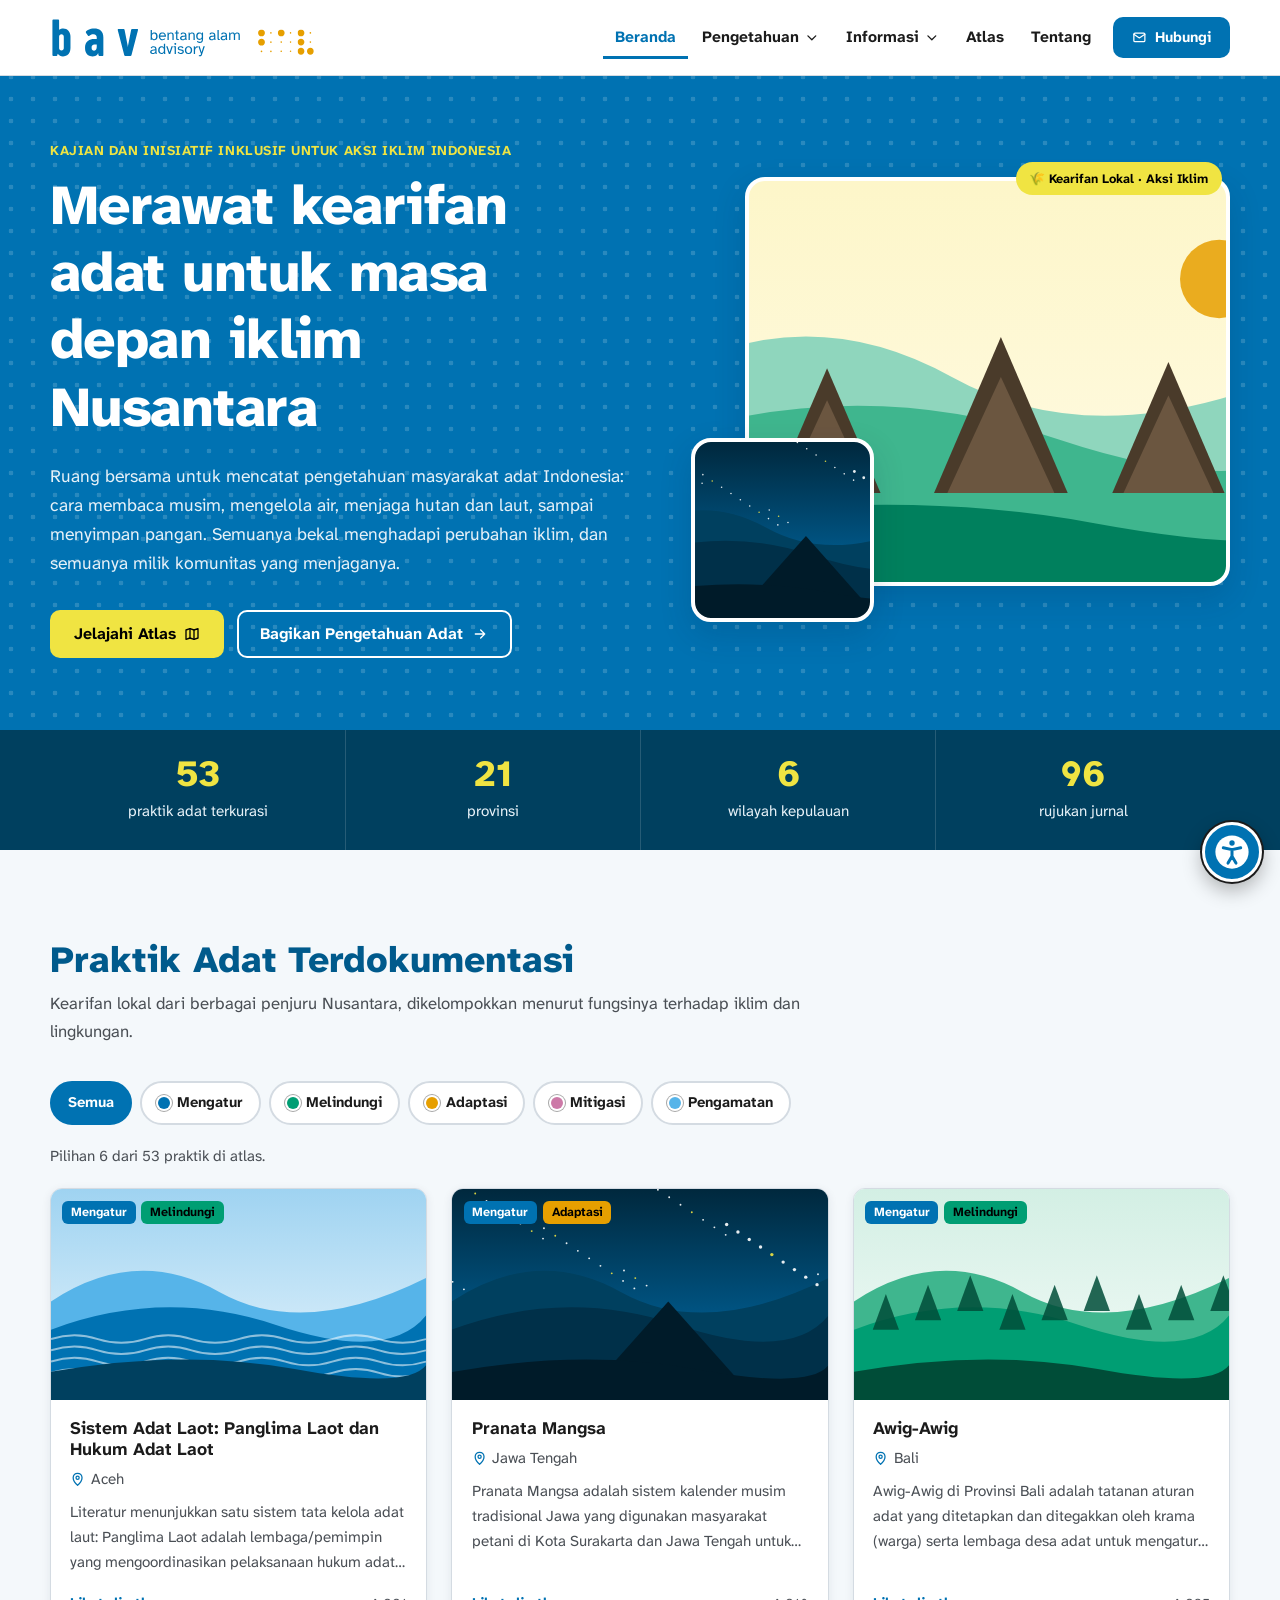
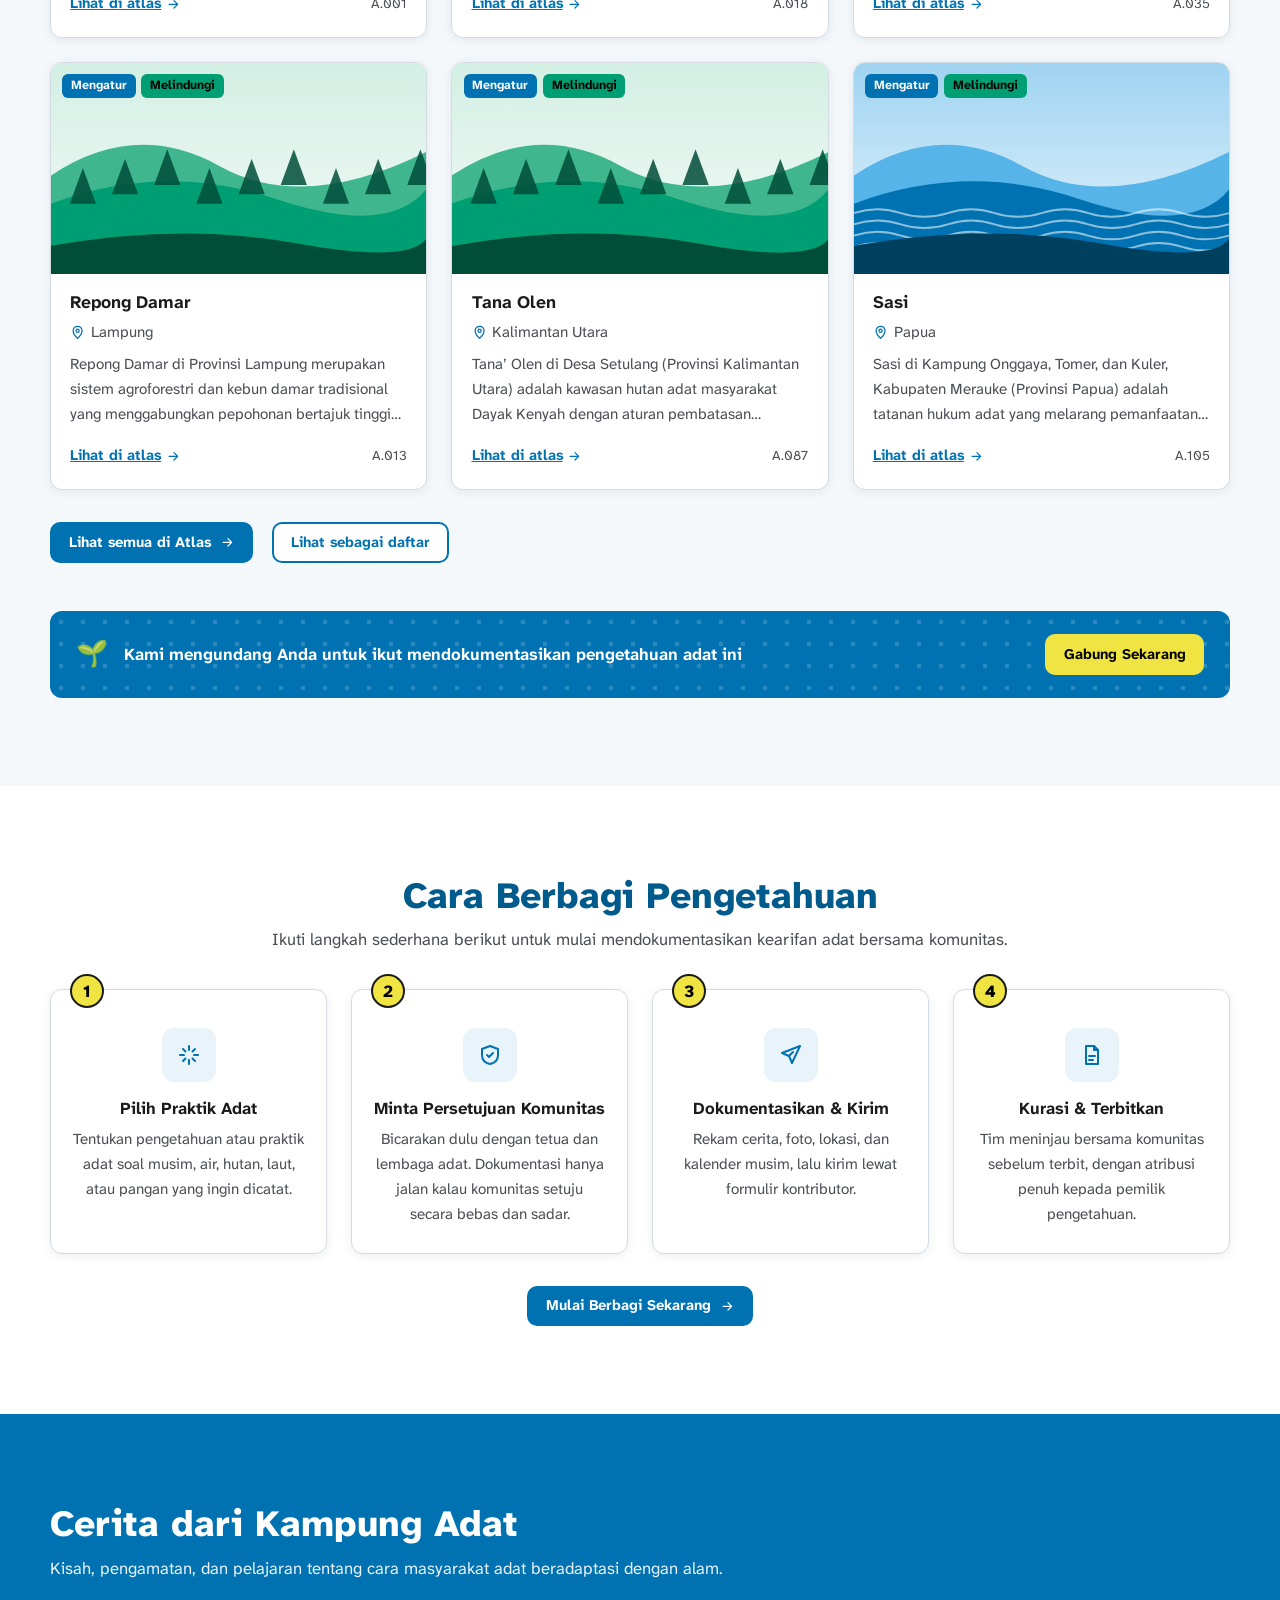
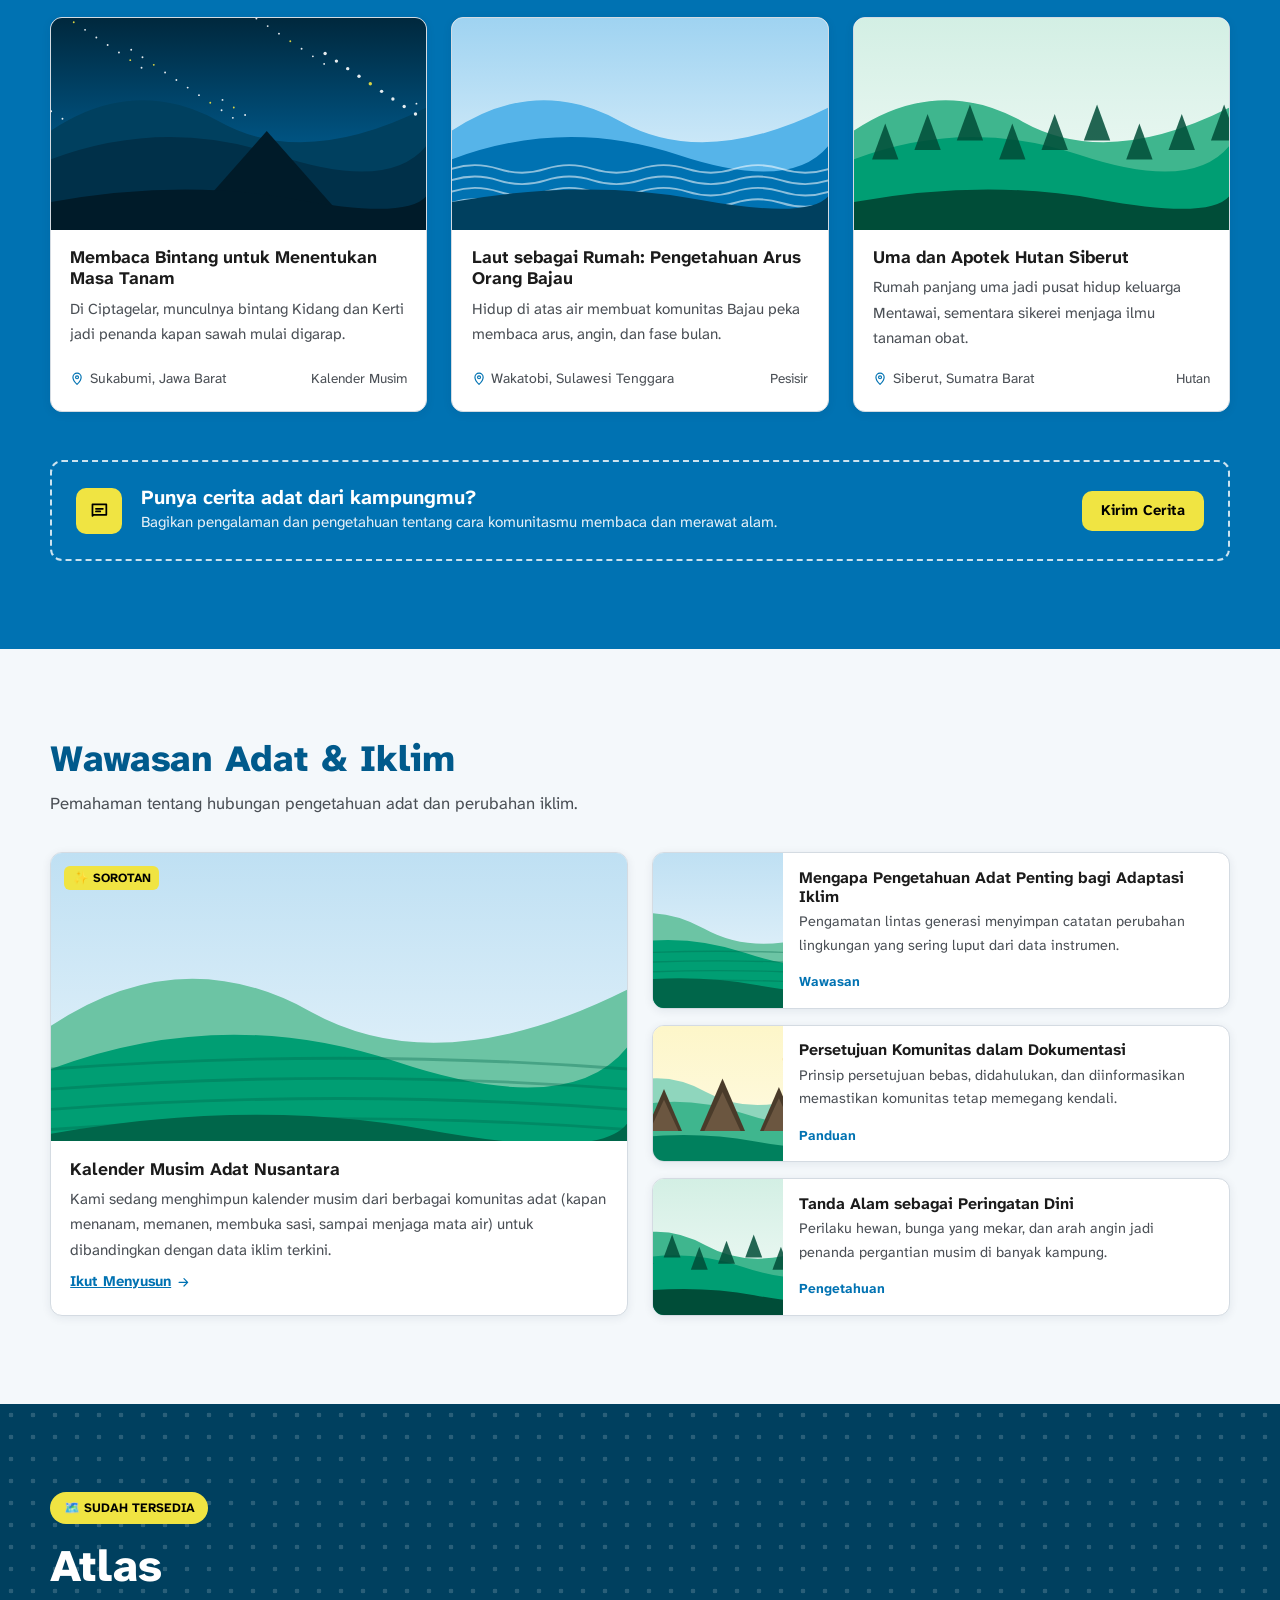
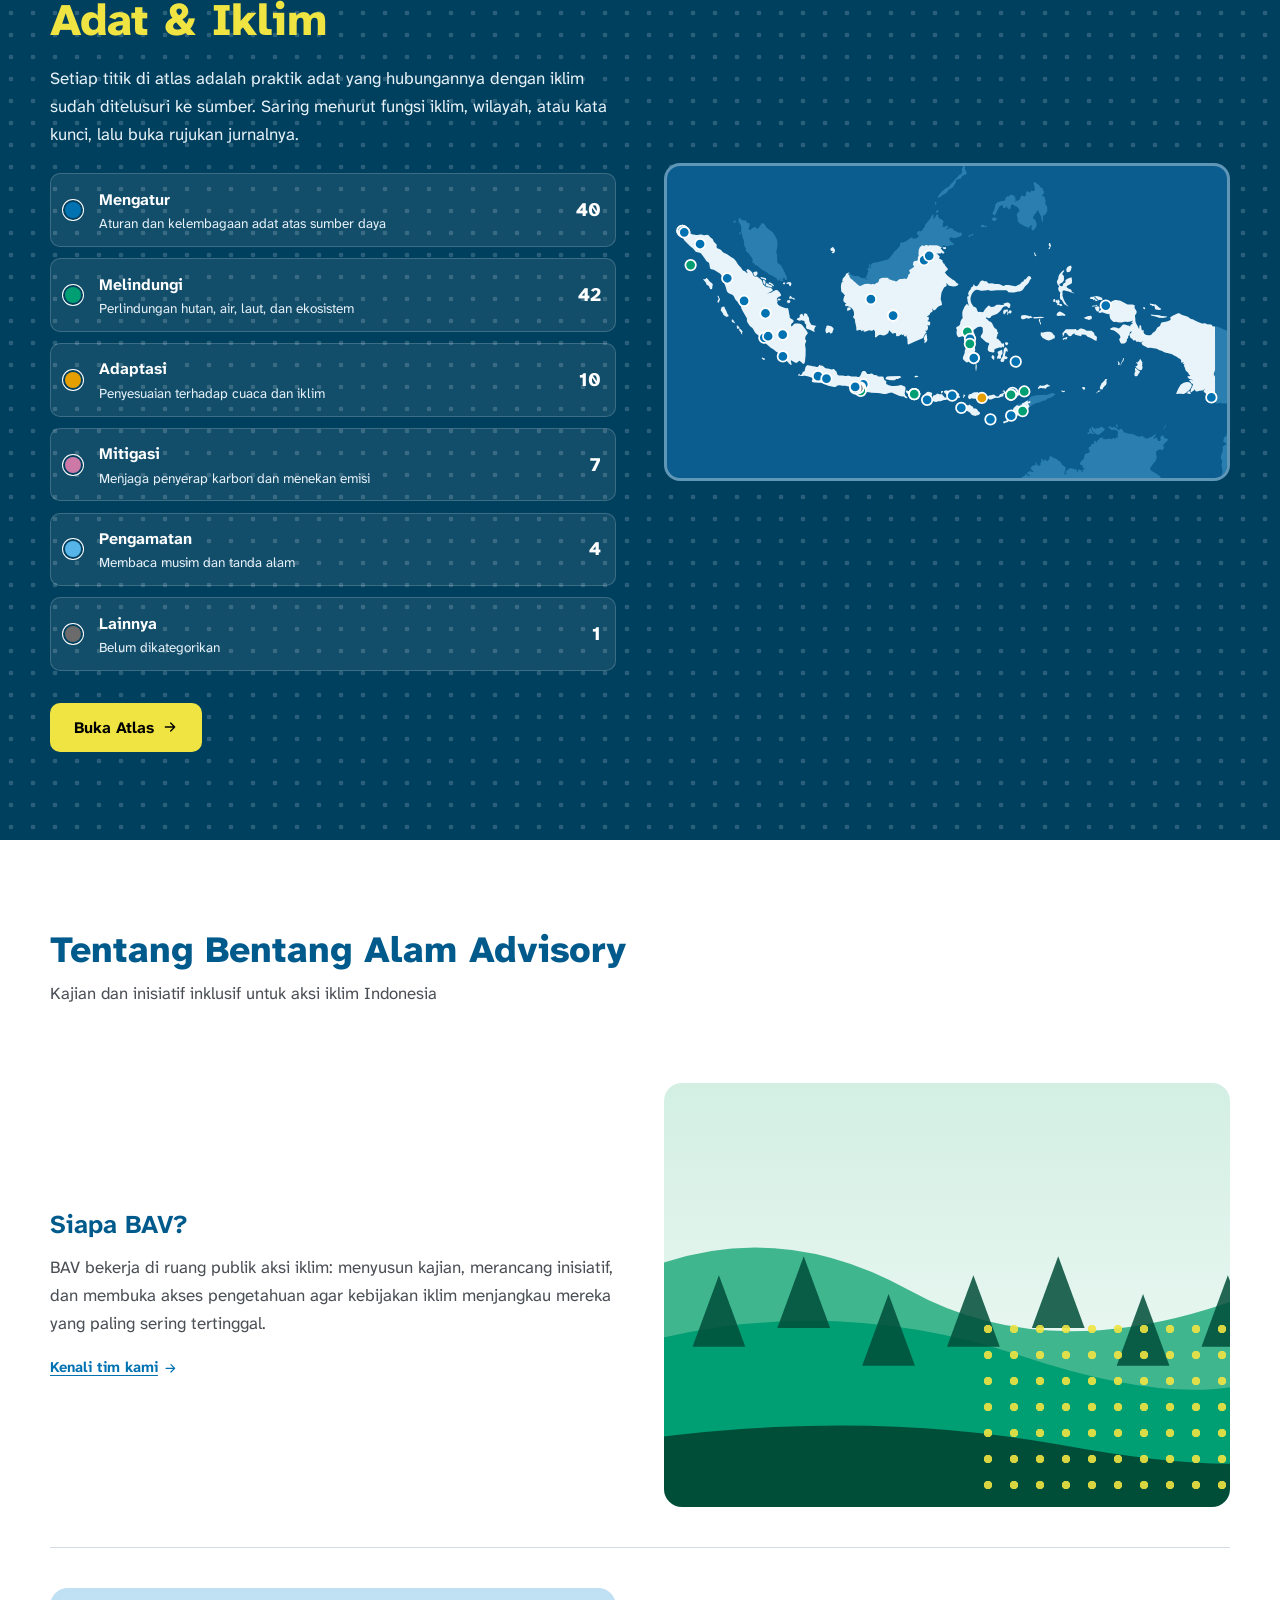
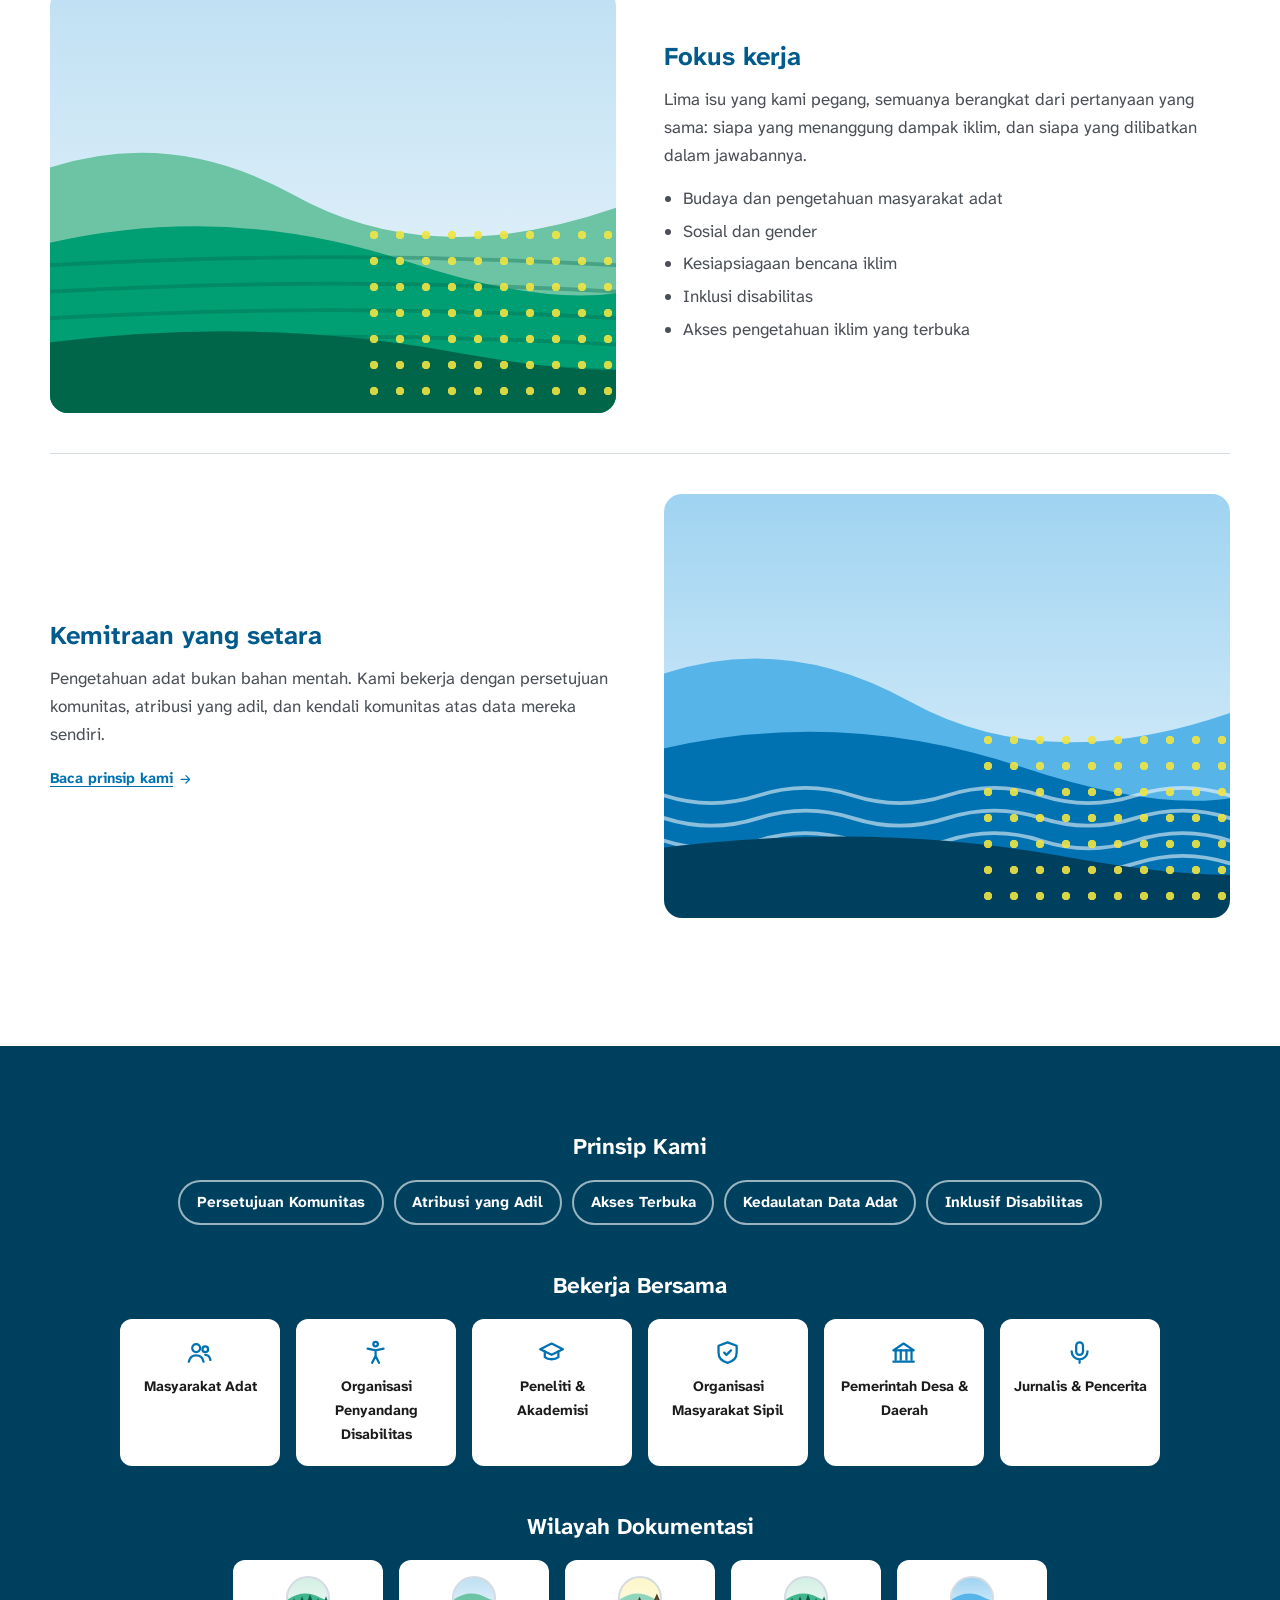
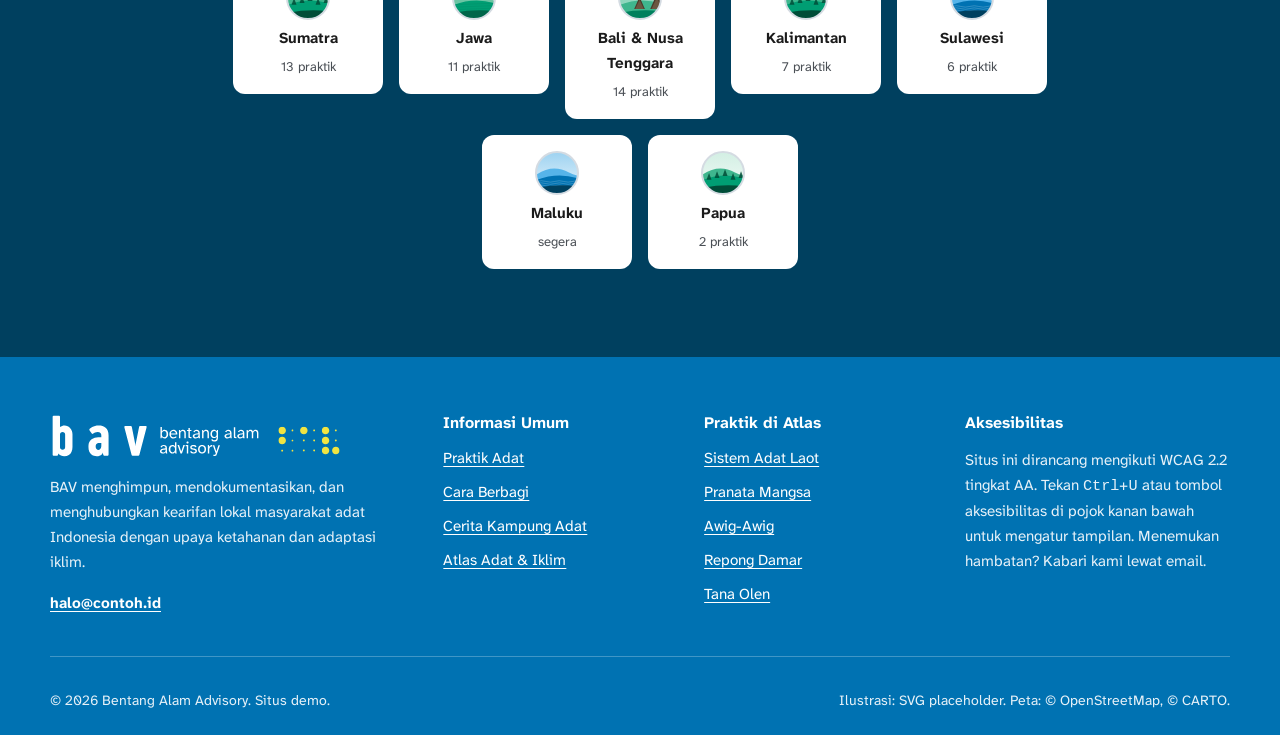
==== index.html @ a0b24bb6 "Add files via upload" ====
<!doctype html>
<html lang="id" class="no-js">
<head>
  <meta charset="UTF-8" />
  <meta name="viewport" content="width=device-width, initial-scale=1.0" />
  <meta name="theme-color" content="#0072b2" />
  <title>Adat &amp; Iklim | Bentang Alam Advisory</title>
  <meta name="description" content="Bentang Alam Advisory (BAV): kajian dan inisiatif inklusif untuk aksi iklim Indonesia. Atlas pengetahuan adat dan kearifan lokal Nusantara untuk ketahanan iklim." />
  <link rel="icon" href="assets/favicon.svg" type="image/svg+xml" />
  <link rel="preload" href="assets/fonts/atkinson-hyperlegible-next-latin-400-normal.woff2" as="font" type="font/woff2" crossorigin />
  <link rel="stylesheet" href="assets/css/style.css" />
  <link rel="stylesheet" href="assets/css/a11y.css" />
  <script>document.documentElement.classList.remove("no-js");</script>
</head>
<body>

  <!-- Skip link: lompat langsung untuk pengguna keyboard & pembaca layar -->
  <nav class="skip-links" aria-label="Lompat ke bagian">
    <a href="#menu-utama">Lompat ke menu utama</a>
    <a href="#konten">Lompat ke konten</a>
    <a href="#kontak">Lompat ke footer</a>
  </nav>

  <!-- ===================== NAVBAR ===================== -->
  <header class="nav" id="nav">
    <div class="container nav__inner">
      <a href="index.html" class="brand">
        <img src="assets/img/logo-bav.svg" alt="BAV, Bentang Alam Advisory. Ke beranda" width="254" height="40" />
      </a>

      <button class="nav__toggle" id="navToggle" aria-expanded="false" aria-controls="menu-utama">
        <span class="bars" aria-hidden="true"><i></i><i></i><i></i></span> Menu
      </button>

      <nav id="menu-utama" class="nav__menu" aria-label="Menu utama">
        <a href="index.html" class="nav__link" aria-current="page">Beranda</a>
        <div class="dropdown">
          <button class="nav__link dropdown__btn" aria-expanded="false" aria-controls="dd-pengetahuan">
            Pengetahuan <svg aria-hidden="true" viewBox="0 0 24 24"><path d="m6 9 6 6 6-6"/></svg>
          </button>
          <ul class="dropdown__panel" id="dd-pengetahuan">
            <li><a href="#praktik">Praktik Adat</a></li>
            <li><a href="#wawasan">Wawasan</a></li>
            <li><a href="atlas.html">Atlas Adat &amp; Iklim</a></li>
          </ul>
        </div>
        <div class="dropdown">
          <button class="nav__link dropdown__btn" aria-expanded="false" aria-controls="dd-informasi">
            Informasi <svg aria-hidden="true" viewBox="0 0 24 24"><path d="m6 9 6 6 6-6"/></svg>
          </button>
          <ul class="dropdown__panel" id="dd-informasi">
            <li><a href="#cara-berbagi">Cara Berbagi</a></li>
            <li><a href="#cerita">Cerita Kampung Adat</a></li>
            <li><a href="#prinsip">Prinsip Kami</a></li>
          </ul>
        </div>
        <a href="atlas.html" class="nav__link">Atlas</a>
        <a href="#tentang" class="nav__link">Tentang</a>
        <a href="#kontak" class="btn btn--primary btn--sm">
          <svg aria-hidden="true" viewBox="0 0 24 24"><rect x="3" y="5" width="18" height="14" rx="2"/><path d="m3 7 9 6 9-6"/></svg>
          Hubungi
        </a>
      </nav>
    </div>
  </header>

  <main id="konten" tabindex="-1">
    <!-- ===================== HERO ===================== -->
    <section class="hero braille-bg" aria-labelledby="hero-judul">
      <div class="container hero__inner">
        <div class="hero__text">
          <p class="hero__eyebrow" data-site="tagline">Kajian dan inisiatif inklusif untuk aksi iklim Indonesia</p>
          <h1 id="hero-judul">Merawat kearifan adat untuk masa depan iklim Nusantara</h1>
          <p class="lead">
            Ruang bersama untuk mencatat pengetahuan masyarakat adat Indonesia: cara membaca musim,
            mengelola air, menjaga hutan dan laut, sampai menyimpan pangan. Semuanya bekal menghadapi
            perubahan iklim, dan semuanya milik komunitas yang menjaganya.
          </p>
          <div class="hero__cta">
            <a href="atlas.html" class="btn btn--yellow">Jelajahi Atlas <svg aria-hidden="true" viewBox="0 0 24 24"><path d="M9 4 3 6v14l6-2 6 2 6-2V4l-6 2-6-2Z"/><path d="M9 4v14M15 6v14"/></svg></a>
            <a href="#cara-berbagi" class="btn btn--ghost-light">Bagikan Pengetahuan Adat <svg aria-hidden="true" viewBox="0 0 24 24"><path d="M5 12h14M13 6l6 6-6 6"/></svg></a>
          </div>
        </div>

        <div class="hero__visual" aria-hidden="true">
          <span class="pill pill--yellow">🌾 Kearifan Lokal · Aksi Iklim</span>
          <div class="hero__img hero__img--main" data-scene="arsitektur"></div>
          <div class="hero__img hero__img--small" data-scene="malam"></div>
        </div>
      </div>
    </section>

    <!-- ===================== ANGKA UTAMA (dihitung dari data atlas) ===================== -->
    <section class="stats" aria-label="Ringkasan atlas">
      <div class="container stats__grid" id="statsGrid"></div>
    </section>

    <!-- ===================== PRAKTIK ADAT ===================== -->
    <section class="section section--soft" id="praktik" aria-labelledby="praktik-judul">
      <div class="container">
        <div class="section__head">
          <h2 id="praktik-judul">Praktik Adat Terdokumentasi</h2>
          <p>Kearifan lokal dari berbagai penjuru Nusantara, dikelompokkan menurut fungsinya terhadap iklim dan lingkungan.</p>
        </div>

        <div class="chips" id="praktikFilter" role="group" aria-label="Saring menurut fungsi iklim"></div>
        <p class="result-note" id="praktikNote" aria-live="polite"></p>
        <ul class="grid grid--3" id="praktikGrid" role="list"></ul>

        <div class="row-actions">
          <a href="atlas.html" class="btn btn--primary btn--sm">Lihat semua di Atlas <svg aria-hidden="true" viewBox="0 0 24 24"><path d="M5 12h14M13 6l6 6-6 6"/></svg></a>
          <a href="atlas.html?tampilan=daftar" class="btn btn--outline btn--sm">Lihat sebagai daftar</a>
        </div>

        <div class="banner braille-bg">
          <span class="banner__icon" aria-hidden="true">🌱</span>
          <p>Kami mengundang Anda untuk ikut mendokumentasikan pengetahuan adat ini</p>
          <a href="#cara-berbagi" class="btn btn--yellow btn--sm">Gabung Sekarang</a>
        </div>
      </div>
    </section>

    <!-- ===================== CARA BERBAGI ===================== -->
    <section class="section" id="cara-berbagi" aria-labelledby="berbagi-judul">
      <div class="container">
        <div class="section__head section__head--center">
          <h2 id="berbagi-judul">Cara Berbagi Pengetahuan</h2>
          <p>Ikuti langkah sederhana berikut untuk mulai mendokumentasikan kearifan adat bersama komunitas.</p>
        </div>
        <ol class="grid grid--4 steps" id="stepsGrid"></ol>
        <div class="row-actions row-actions--center">
          <a href="#kontak" class="btn btn--primary btn--sm">Mulai Berbagi Sekarang <svg aria-hidden="true" viewBox="0 0 24 24"><path d="M5 12h14M13 6l6 6-6 6"/></svg></a>
        </div>
      </div>
    </section>

    <!-- ===================== CERITA ===================== -->
    <section class="section section--blue" id="cerita" aria-labelledby="cerita-judul">
      <div class="container">
        <div class="section__head">
          <h2 id="cerita-judul">Cerita dari Kampung Adat</h2>
          <p>Kisah, pengamatan, dan pelajaran tentang cara masyarakat adat beradaptasi dengan alam.</p>
        </div>
        <ul class="grid grid--3" id="ceritaGrid" role="list"></ul>

        <div class="dashed">
          <div class="dashed__icon" aria-hidden="true">
            <svg viewBox="0 0 24 24"><path d="M4 4h16v12H5.2L4 17.2V4Z"/><path d="M8 9h8M8 12h5"/></svg>
          </div>
          <div class="dashed__text">
            <h3>Punya cerita adat dari kampungmu?</h3>
            <p>Bagikan pengalaman dan pengetahuan tentang cara komunitasmu membaca dan merawat alam.</p>
          </div>
          <a href="#kontak" class="btn btn--yellow btn--sm">Kirim Cerita</a>
        </div>
      </div>
    </section>

    <!-- ===================== WAWASAN ===================== -->
    <section class="section section--soft" id="wawasan" aria-labelledby="wawasan-judul">
      <div class="container">
        <div class="section__head">
          <h2 id="wawasan-judul">Wawasan Adat &amp; Iklim</h2>
          <p>Pemahaman tentang hubungan pengetahuan adat dan perubahan iklim.</p>
        </div>
        <div class="wawasan" id="wawasanWrap"></div>
      </div>
    </section>

    <!-- ===================== PITA ATLAS ===================== -->
    <section class="section atlas-band braille-bg" id="atlas" aria-labelledby="atlas-judul">
      <div class="container atlas-band__inner">
        <div>
          <span class="pill pill--yellow">🗺️ SUDAH TERSEDIA</span>
          <h2 id="atlas-judul">Atlas <span>Adat &amp; Iklim</span></h2>
          <p>
            Setiap titik di atlas adalah praktik adat yang hubungannya dengan iklim sudah ditelusuri ke
            sumber. Saring menurut fungsi iklim, wilayah, atau kata kunci, lalu buka rujukan jurnalnya.
          </p>
          <ul class="fungsi-list" id="fungsiList" aria-label="Jumlah praktik menurut fungsi iklim"></ul>
          <a href="atlas.html" class="btn btn--yellow">Buka Atlas <svg aria-hidden="true" viewBox="0 0 24 24"><path d="M5 12h14M13 6l6 6-6 6"/></svg></a>
        </div>
        <div class="mini-map" id="miniMap" role="img" aria-label="Sebaran titik praktik adat di peta Indonesia"></div>
      </div>
    </section>

    <!-- ===================== TENTANG (zig-zag, pola CBM) ===================== -->
    <section class="section" id="tentang" aria-labelledby="tentang-judul">
      <div class="container">
        <div class="section__head">
          <h2 id="tentang-judul">Tentang Bentang Alam Advisory</h2>
          <p data-site="tagline">Kajian dan inisiatif inklusif untuk aksi iklim Indonesia</p>
        </div>

        <div class="about-row">
          <div class="about-row__media" data-scene="hutan" aria-hidden="true"></div>
          <div>
            <h3>Siapa BAV?</h3>
            <p>BAV bekerja di ruang publik aksi iklim: menyusun kajian, merancang inisiatif, dan membuka akses pengetahuan agar kebijakan iklim menjangkau mereka yang paling sering tertinggal.</p>
            <a href="#kontak" class="card__more">Kenali tim kami <svg aria-hidden="true" viewBox="0 0 24 24"><path d="M5 12h14M13 6l6 6-6 6"/></svg></a>
          </div>
        </div>

        <div class="about-row">
          <div class="about-row__media" data-scene="air" aria-hidden="true"></div>
          <div>
            <h3>Fokus kerja</h3>
            <p>Lima isu yang kami pegang, semuanya berangkat dari pertanyaan yang sama: siapa yang menanggung dampak iklim, dan siapa yang dilibatkan dalam jawabannya.</p>
            <ul>
              <li>Budaya dan pengetahuan masyarakat adat</li>
              <li>Sosial dan gender</li>
              <li>Kesiapsiagaan bencana iklim</li>
              <li>Inklusi disabilitas</li>
              <li>Akses pengetahuan iklim yang terbuka</li>
            </ul>
          </div>
        </div>

        <div class="about-row">
          <div class="about-row__media" data-scene="laut" aria-hidden="true"></div>
          <div>
            <h3>Kemitraan yang setara</h3>
            <p>Pengetahuan adat bukan bahan mentah. Kami bekerja dengan persetujuan komunitas, atribusi yang adil, dan kendali komunitas atas data mereka sendiri.</p>
            <a href="#prinsip" class="card__more">Baca prinsip kami <svg aria-hidden="true" viewBox="0 0 24 24"><path d="M5 12h14M13 6l6 6-6 6"/></svg></a>
          </div>
        </div>
      </div>
    </section>

    <!-- ===================== PRINSIP / MITRA / WILAYAH ===================== -->
    <section class="section section--navy" id="prinsip" aria-label="Prinsip, mitra, dan wilayah">
      <div class="container center">
        <h2>Prinsip Kami</h2>
        <ul class="tags" id="prinsipTags"></ul>

        <h2>Bekerja Bersama</h2>
        <ul class="mitra" id="mitraGrid"></ul>

        <h2>Wilayah Dokumentasi</h2>
        <ul class="wilayah" id="wilayahGrid"></ul>
      </div>
    </section>
  </main>

  <!-- ===================== FOOTER ===================== -->
  <footer class="footer" id="kontak" tabindex="-1">
    <div class="container footer__grid">
      <div>
        <a href="index.html" class="footer__logo"><img src="assets/img/logo-bav-putih.svg" alt="BAV, Bentang Alam Advisory. Ke beranda" width="290" height="46" /></a>
        <p>BAV menghimpun, mendokumentasikan, dan menghubungkan kearifan lokal masyarakat adat Indonesia dengan upaya ketahanan dan adaptasi iklim.</p>
        <a class="footer__mail" data-site="email" href="mailto:halo@contoh.id">halo@contoh.id</a>
      </div>
      <nav aria-labelledby="f-info">
        <h2 id="f-info">Informasi Umum</h2>
        <ul>
          <li><a href="#praktik">Praktik Adat</a></li>
          <li><a href="#cara-berbagi">Cara Berbagi</a></li>
          <li><a href="#cerita">Cerita Kampung Adat</a></li>
          <li><a href="atlas.html">Atlas Adat &amp; Iklim</a></li>
        </ul>
      </nav>
      <nav aria-labelledby="f-praktik">
        <h2 id="f-praktik">Praktik di Atlas</h2>
        <ul id="footerPraktik"></ul>
      </nav>
      <div>
        <h2>Aksesibilitas</h2>
        <p>Situs ini dirancang mengikuti WCAG 2.2 tingkat AA. Tekan <kbd>Ctrl</kbd>+<kbd>U</kbd> atau tombol aksesibilitas di pojok kanan bawah untuk mengatur tampilan. Menemukan hambatan? Kabari kami lewat email.</p>
      </div>
    </div>
    <div class="container footer__bottom">
      <p>© <span id="year">2026</span> Bentang Alam Advisory. Situs demo.</p>
      <p>Ilustrasi: SVG placeholder. Peta: © OpenStreetMap, © CARTO.</p>
    </div>
  </footer>

  <script src="assets/js/atlas-data.js"></script>
  <script src="assets/js/peta-indonesia.js"></script>
  <script src="assets/js/data.js"></script>
  <script src="assets/js/common.js"></script>
  <script src="assets/js/main.js"></script>
  <script src="assets/js/a11y.js"></script>
</body>
</html>
---- assets/css/style.css ----
/* =========================================================
   GAYA SITUS · identitas Bentang Alam Advisory (BAV)
   Palet: Okabe-Ito (aman buta warna), sama dengan logo BAV.
   Huruf: Atkinson Hyperlegible Next (Braille Institute).
   ========================================================= */

/* ---------- Huruf (di-host sendiri, tidak bergantung Google Fonts) ---------- */
@font-face { font-family: "Atkinson Hyperlegible Next"; font-style: normal; font-weight: 400; font-display: swap;
  src: url("../fonts/atkinson-hyperlegible-next-latin-400-normal.woff2") format("woff2"); unicode-range: U+0000-00FF, U+0131, U+0152-0153, U+02BB-02BC, U+02C6, U+02DA, U+02DC, U+0304, U+0308, U+0329, U+2000-206F, U+20AC, U+2122, U+2191, U+2193, U+2212, U+2215, U+FEFF, U+FFFD; }
@font-face { font-family: "Atkinson Hyperlegible Next"; font-style: normal; font-weight: 400; font-display: swap;
  src: url("../fonts/atkinson-hyperlegible-next-latin-ext-400-normal.woff2") format("woff2"); unicode-range: U+0100-02BA, U+02BD-02C5, U+02C7-02CC, U+02CE-02D7, U+02DD-02FF, U+0304, U+0308, U+0329, U+1D00-1DBF, U+1E00-1E9F, U+1EF2-1EFF, U+2020, U+20A0-20AB, U+20AD-20C0, U+2113, U+2C60-2C7F, U+A720-A7FF; }
@font-face { font-family: "Atkinson Hyperlegible Next"; font-style: italic; font-weight: 400; font-display: swap;
  src: url("../fonts/atkinson-hyperlegible-next-latin-400-italic.woff2") format("woff2"); }
@font-face { font-family: "Atkinson Hyperlegible Next"; font-style: normal; font-weight: 700; font-display: swap;
  src: url("../fonts/atkinson-hyperlegible-next-latin-700-normal.woff2") format("woff2"); unicode-range: U+0000-00FF, U+0131, U+0152-0153, U+02BB-02BC, U+02C6, U+02DA, U+02DC, U+0304, U+0308, U+0329, U+2000-206F, U+20AC, U+2122, U+2191, U+2193, U+2212, U+2215, U+FEFF, U+FFFD; }
@font-face { font-family: "Atkinson Hyperlegible Next"; font-style: normal; font-weight: 700; font-display: swap;
  src: url("../fonts/atkinson-hyperlegible-next-latin-ext-700-normal.woff2") format("woff2"); unicode-range: U+0100-02BA, U+02BD-02C5, U+02C7-02CC, U+02CE-02D7, U+02DD-02FF, U+1E00-1E9F, U+A720-A7FF; }
@font-face { font-family: "Atkinson Hyperlegible Next"; font-style: normal; font-weight: 800; font-display: swap;
  src: url("../fonts/atkinson-hyperlegible-next-latin-800-normal.woff2") format("woff2"); }
@font-face { font-family: "OpenDyslexic"; font-style: normal; font-weight: 400; font-display: swap;
  src: url("../fonts/opendyslexic-latin-400-normal.woff2") format("woff2"); }
@font-face { font-family: "OpenDyslexic"; font-style: normal; font-weight: 700; font-display: swap;
  src: url("../fonts/opendyslexic-latin-700-normal.woff2") format("woff2"); }

:root {
  /* Palet BAV (Okabe-Ito) */
  --bav-blue: #0072b2;
  --bav-blue-dark: #005a8c;
  --bav-blue-deep: #00405f;
  --bav-blue-50: #e8f3fa;
  --bav-yellow: #f0e442;
  --bav-orange: #e69f00;
  --bav-green: #009e73;
  --bav-sky: #56b4e9;
  --bav-pink: #cc79a7;

  --ink: #1b1b1b;
  --muted: #4a4f55;          /* 8.3:1 di atas putih */
  --on-dark-muted: #e6f1f8;  /* teks sekunder di atas biru */
  --line: #d4dbe2;
  --soft: #f4f8fb;
  --focus: #f0e442;

  --radius: 12px;
  --shadow: 0 2px 10px rgba(0, 40, 70, 0.08);
  --shadow-lg: 0 12px 32px rgba(0, 40, 70, 0.16);
  --nav-h: 76px;
  --font: "Atkinson Hyperlegible Next", "Atkinson Hyperlegible", system-ui, -apple-system, "Segoe UI", sans-serif;
}

* { box-sizing: border-box; margin: 0; padding: 0; }
html { scroll-behavior: smooth; scroll-padding-top: calc(var(--nav-h) + 12px); }
body { font-family: var(--font); font-size: 1.0625rem; color: var(--ink); line-height: 1.65; background: #fff; -webkit-font-smoothing: antialiased; }
img { max-width: 100%; display: block; }
a { color: var(--bav-blue); text-underline-offset: 0.18em; }
button { font: inherit; cursor: pointer; border: 0; background: none; color: inherit; }
/* gaya ikon garis; dibatasi ke ikon 24×24 agar tidak mengganggu SVG peta */
svg[viewBox="0 0 24 24"] { width: 1em; height: 1em; fill: none; stroke: currentColor; stroke-width: 2; stroke-linecap: round; stroke-linejoin: round; flex-shrink: 0; }
h1, h2, h3, h4 { line-height: 1.2; }

/* Fokus keyboard yang jelas (pola GOV.UK / CBM): kuning + garis gelap */
:focus-visible { outline: 3px solid var(--ink); outline-offset: 2px; box-shadow: 0 0 0 6px var(--focus); border-radius: 4px; }
.section--blue :focus-visible, .hero :focus-visible, .footer :focus-visible, .atlas-band :focus-visible { outline-color: #000; }

.container { width: min(1180px, 100% - 2.5rem); margin-inline: auto; }
.center { text-align: center; }
.muted { color: var(--muted); }
.small { font-size: 0.85rem; }
.visually-hidden { position: absolute !important; width: 1px; height: 1px; overflow: hidden; clip: rect(0 0 0 0); white-space: nowrap; }

/* ---------- Skip link (pola CBM) ---------- */
.skip-links a {
  position: absolute; left: 1rem; top: -100px; z-index: 200; background: var(--bav-yellow); color: #000;
  font-weight: 700; padding: 0.75rem 1.1rem; border-radius: 0 0 8px 8px; text-decoration: underline;
}
.skip-links a:focus { top: 0; }

/* ---------- Tombol ---------- */
.btn {
  display: inline-flex; align-items: center; gap: 0.55rem; padding: 0.8rem 1.35rem; border-radius: 10px;
  font-weight: 700; font-size: 1rem; text-decoration: none; border: 2px solid transparent;
  transition: transform 0.15s, background 0.2s, color 0.2s; white-space: nowrap; line-height: 1.2;
}
.btn:hover { transform: translateY(-2px); }
.btn--sm { padding: 0.6rem 1.05rem; font-size: 0.92rem; }
.btn--primary { background: var(--bav-blue); color: #fff; }
.btn--primary:hover { background: var(--bav-blue-dark); }
.btn--yellow { background: var(--bav-yellow); color: #000; }
.btn--yellow:hover { background: #fff36b; }
.btn--outline { border-color: var(--bav-blue); color: var(--bav-blue); background: #fff; }
.btn--outline:hover { background: var(--bav-blue-50); }
.btn--white { background: #fff; color: var(--bav-blue-dark); }
.btn--white:hover { background: var(--bav-blue-50); }
.btn--ghost-light { border-color: #fff; color: #fff; }
.btn--ghost-light:hover { background: rgba(255, 255, 255, 0.12); }

.pill { display: inline-flex; align-items: center; gap: 0.4rem; padding: 0.35rem 0.85rem; border-radius: 999px; font-size: 0.8rem; font-weight: 700; }
.pill--yellow { background: var(--bav-yellow); color: #000; }
.pill--glass { background: rgba(255, 255, 255, 0.15); color: #fff; border: 1px solid rgba(255, 255, 255, 0.5); letter-spacing: 0.05em; }

/* ---------- Navbar ---------- */
.nav { position: fixed; inset: 0 0 auto; z-index: 50; height: var(--nav-h); background: #fff; border-bottom: 1px solid var(--line); transition: box-shadow 0.2s; }
.nav.is-scrolled { box-shadow: 0 4px 18px rgba(0, 0, 0, 0.07); }
.nav__inner { height: 100%; display: flex; align-items: center; justify-content: space-between; gap: 1rem; }
.brand { display: inline-flex; align-items: center; }
.brand img { height: 42px; width: auto; }

.nav__menu { display: flex; align-items: center; gap: 0.15rem; }
.nav__link { display: inline-flex; align-items: center; gap: 0.3rem; padding: 0.55rem 0.75rem; border-radius: 8px; font-size: 0.98rem; font-weight: 700; color: var(--ink); text-decoration: none; }
.nav__link:hover { color: var(--bav-blue); text-decoration: underline; }
.nav__link[aria-current="page"] { color: var(--bav-blue); box-shadow: inset 0 -3px 0 var(--bav-blue); border-radius: 0; }
.nav__link svg { transition: transform 0.2s; }
.nav__menu .btn { margin-left: 0.5rem; }

.dropdown { position: relative; }
.dropdown__btn[aria-expanded="true"] svg { transform: rotate(180deg); }
.dropdown__panel {
  position: absolute; top: calc(100% + 6px); left: 0; min-width: 220px; list-style: none;
  background: #fff; border: 1px solid var(--line); border-radius: 12px; box-shadow: var(--shadow-lg); padding: 0.4rem; display: none;
}
.dropdown__panel.is-open { display: block; }
.dropdown__panel a { display: block; padding: 0.6rem 0.8rem; border-radius: 8px; font-size: 0.95rem; color: var(--ink); text-decoration: none; }
.dropdown__panel a:hover { background: var(--bav-blue-50); color: var(--bav-blue-dark); text-decoration: underline; }

.nav__toggle { display: none; align-items: center; gap: 0.5rem; padding: 0.5rem 0.8rem; border: 2px solid var(--ink); border-radius: 8px; font-weight: 700; }
.nav__toggle .bars { display: grid; gap: 4px; width: 18px; }
.nav__toggle .bars i { height: 2px; background: var(--ink); border-radius: 2px; }

/* ---------- Motif titik braille (identitas BAV) ---------- */
.braille-bg {
  background-image: radial-gradient(circle, rgba(255, 255, 255, 0.16) 2.2px, transparent 2.6px);
  background-size: 22px 22px;
}

/* ---------- Hero ---------- */
.hero { padding: calc(var(--nav-h) + 4rem) 0 4.5rem; color: #fff; background-color: var(--bav-blue); position: relative; overflow: hidden; }
.hero::after { content: ""; position: absolute; inset: 0; pointer-events: none; }
.hero__inner { display: grid; grid-template-columns: 1.1fr 1fr; gap: 3rem; align-items: center; position: relative; z-index: 1; }
.hero__eyebrow { font-weight: 700; color: var(--bav-yellow); letter-spacing: 0.04em; text-transform: uppercase; font-size: 0.85rem; }
.hero h1 { font-size: clamp(2.1rem, 4.6vw, 3.5rem); font-weight: 800; letter-spacing: -0.01em; margin-top: 0.6rem; max-width: 15ch; }
.hero p.lead { margin: 1.3rem 0 2rem; max-width: 56ch; color: var(--on-dark-muted); font-size: 1.1rem; }
.hero__cta { display: flex; flex-wrap: wrap; gap: 0.8rem; }
.hero__visual { position: relative; aspect-ratio: 4 / 3.3; }
.hero__visual .pill { position: absolute; top: -0.9rem; right: 0.5rem; z-index: 3; }
.hero__img { position: absolute; border-radius: 20px; background-size: cover; background-position: center; border: 4px solid #fff; box-shadow: var(--shadow-lg); }
.hero__img--main { inset: 0 0 8% 10%; }
.hero__img--small { width: 34%; aspect-ratio: 1; left: 0; bottom: 0; z-index: 2; }

/* ---------- Angka utama ---------- */
.stats { background: var(--bav-blue-deep); color: #fff; }
.stats__grid { display: grid; grid-template-columns: repeat(4, 1fr); }
.stat { padding: 1.6rem 1rem; text-align: center; border-left: 1px solid rgba(255, 255, 255, 0.15); }
.stat:first-child { border-left: 0; }
.stat__num { display: block; font-size: 2.3rem; font-weight: 800; line-height: 1; color: var(--bav-yellow); }
.stat__label { display: block; margin-top: 0.4rem; font-size: 0.95rem; color: var(--on-dark-muted); }

/* ---------- Section umum ---------- */
.section { padding: 5.5rem 0; }
.section--soft { background: var(--soft); }
.section--blue { background-color: var(--bav-blue); color: #fff; }
.section--blue .section__head a, .section--blue .dashed a:not(.btn) { color: #fff; }
.section__head { margin-bottom: 2.2rem; max-width: 760px; }
.section__head h2 { font-size: clamp(1.7rem, 3vw, 2.3rem); font-weight: 800; color: var(--bav-blue-dark); }
.section__head p { color: var(--muted); margin-top: 0.5rem; font-size: 1.05rem; }
.section__head--center { text-align: center; margin-inline: auto; }
.section--blue .section__head h2 { color: #fff; }
.section--blue .section__head p { color: var(--on-dark-muted); }

.grid { display: grid; gap: 1.5rem; }
.grid--3 { grid-template-columns: repeat(3, 1fr); }
.grid--4 { grid-template-columns: repeat(4, 1fr); }
.row-actions { display: flex; flex-wrap: wrap; align-items: center; gap: 0.8rem 1.2rem; margin-top: 2rem; }
.row-actions--center { justify-content: center; }

/* ---------- Chips filter ---------- */
.chips { display: flex; flex-wrap: wrap; gap: 0.5rem; margin-bottom: 1.2rem; }
.chip { display: inline-flex; align-items: center; gap: 0.45rem; padding: 0.5rem 1rem; border-radius: 999px; border: 2px solid var(--line); background: #fff; font-size: 0.92rem; font-weight: 700; color: var(--ink); transition: 0.15s; }
.chip:hover { border-color: var(--bav-blue); }
.chip[aria-pressed="true"] { background: var(--bav-blue); border-color: var(--bav-blue); color: #fff; }
.chip .dot { width: 12px; height: 12px; border-radius: 50%; box-shadow: 0 0 0 2px #fff, 0 0 0 3px rgba(0, 0, 0, 0.35); }
.result-note { font-size: 0.95rem; color: var(--muted); margin-bottom: 1.2rem; }

/* ---------- Kartu (seluruh kartu dapat diklik, pola CBM) ---------- */
.card { position: relative; background: #fff; color: var(--ink); border: 1px solid var(--line); border-radius: var(--radius); overflow: hidden; box-shadow: var(--shadow); transition: transform 0.2s, box-shadow 0.2s; display: flex; flex-direction: column; }
.card:hover { transform: translateY(-4px); box-shadow: var(--shadow-lg); }
.card:focus-within { box-shadow: 0 0 0 3px var(--ink), 0 0 0 7px var(--focus); }
.card__img { position: relative; aspect-ratio: 16 / 9; background-size: cover; background-position: center; background-color: var(--bav-blue-50); }
.card__body { padding: 1.1rem 1.2rem 1.3rem; display: flex; flex-direction: column; gap: 0.45rem; flex: 1; }
.card__body h3 { font-size: 1.1rem; font-weight: 700; }
.card__body h3 a { color: var(--ink); text-decoration: none; }
.card__body h3 a::after { content: ""; position: absolute; inset: 0; } /* membuat seluruh kartu jadi area klik */
.card__body h3 a:focus-visible { outline: none; box-shadow: none; }
.card__body p { font-size: 0.95rem; color: var(--muted); }
.card__foot { margin-top: auto; padding-top: 0.6rem; display: flex; justify-content: space-between; align-items: center; gap: 0.5rem; }
.card__more { font-weight: 700; color: var(--bav-blue); font-size: 0.92rem; display: inline-flex; align-items: center; gap: 0.3rem; text-decoration: underline; }
.meta { display: inline-flex; align-items: center; gap: 0.35rem; font-size: 0.88rem; color: var(--muted); }
.meta svg { color: var(--bav-blue); }
.clamp { display: -webkit-box; -webkit-line-clamp: 3; -webkit-box-orient: vertical; overflow: hidden; }

.badges { display: flex; flex-wrap: wrap; gap: 0.35rem; }
.badge { display: inline-flex; align-items: center; padding: 0.15rem 0.55rem; border-radius: 6px; font-size: 0.78rem; font-weight: 700; line-height: 1.5; }
.card__img .badges { position: absolute; top: 0.7rem; left: 0.7rem; }

/* warna per fungsi iklim (teks hitam kecuali biru, semua ≥ 4.5:1) */
.k-Mengatur { background: #0072b2; color: #fff; }
.k-Melindungi { background: #009e73; color: #000; }
.k-Adaptasi { background: #e69f00; color: #000; }
.k-Mitigasi { background: #cc79a7; color: #000; }
.k-Pengamatan { background: #56b4e9; color: #000; }
.k-Lainnya { background: #6b6b6b; color: #fff; }

/* ---------- Banner & kotak putus-putus ---------- */
.banner { margin-top: 3rem; display: flex; align-items: center; gap: 1rem; padding: 1.4rem 1.6rem; border-radius: var(--radius); background-color: var(--bav-blue); color: #fff; }
.banner__icon { font-size: 1.6rem; }
.banner p { flex: 1; font-weight: 700; font-size: 1.05rem; }

.dashed { margin-top: 3rem; display: flex; align-items: center; gap: 1.2rem; padding: 1.5rem; border: 2px dashed rgba(255, 255, 255, 0.8); border-radius: var(--radius); }
.dashed__icon { width: 46px; height: 46px; border-radius: 10px; background: var(--bav-yellow); color: #000; display: grid; place-items: center; font-size: 1.3rem; }
.dashed__text { flex: 1; }
.dashed__text p { font-size: 0.95rem; color: var(--on-dark-muted); }

/* ---------- Langkah ---------- */
.steps { list-style: none; }
.step { position: relative; background: #fff; border: 1px solid var(--line); border-radius: var(--radius); padding: 2.4rem 1.3rem 1.6rem; text-align: center; box-shadow: var(--shadow); }
.step__num { position: absolute; top: -16px; left: 1.2rem; width: 34px; height: 34px; border-radius: 50%; font-weight: 800; display: grid; place-items: center; background: var(--bav-yellow); color: #000; border: 2px solid var(--ink); }
.step__icon { width: 54px; height: 54px; border-radius: 12px; display: grid; place-items: center; margin: 0 auto 1rem; font-size: 1.5rem; background: var(--bav-blue-50); color: var(--bav-blue); }
.step h3 { font-size: 1.05rem; margin-bottom: 0.5rem; }
.step p { font-size: 0.95rem; color: var(--muted); }

/* ---------- Wawasan ---------- */
.wawasan { display: grid; grid-template-columns: 1fr 1fr; gap: 1.5rem; }
.w-main { background: #fff; color: var(--ink); border-radius: var(--radius); overflow: hidden; display: flex; flex-direction: column; }
.w-main__img { position: relative; aspect-ratio: 16 / 8; background-size: cover; }
.w-main__img .badge { position: absolute; top: 0.8rem; left: 0.8rem; background: var(--bav-yellow); color: #000; }
.w-main .card__body p { color: var(--muted); }
.w-list { display: grid; gap: 1rem; }
.w-item { display: grid; grid-template-columns: 130px 1fr; background: #fff; color: var(--ink); border-radius: var(--radius); overflow: hidden; position: relative; }
.w-item__img { background-size: cover; background-position: center; min-height: 120px; }
.w-item__body { padding: 0.9rem 1rem; display: flex; flex-direction: column; gap: 0.25rem; }
.w-item__body h3 { font-size: 1rem; }
.w-item__body p { font-size: 0.9rem; color: var(--muted); }
.w-item__label { margin-top: auto; font-weight: 700; color: var(--bav-blue); font-size: 0.85rem; }
.section--blue .w-main a:not(.btn), .section--blue .w-item a { color: var(--bav-blue-dark); }

/* ---------- Pita atlas di beranda ---------- */
.atlas-band { color: #fff; background-color: var(--bav-blue-deep); overflow: hidden; }
.atlas-band__inner { display: grid; grid-template-columns: 1fr 1fr; gap: 3rem; align-items: center; }
.atlas-band h2 { font-size: clamp(2rem, 4vw, 2.8rem); font-weight: 800; margin: 1rem 0; }
.atlas-band h2 span { color: var(--bav-yellow); display: block; }
.atlas-band p { color: var(--on-dark-muted); max-width: 52ch; }
.fungsi-list { list-style: none; display: grid; gap: 0.7rem; margin: 1.6rem 0 2rem; }
.fungsi-list li { display: grid; grid-template-columns: 22px 1fr auto; gap: 0.7rem; align-items: center; background: rgba(255, 255, 255, 0.07); border: 1px solid rgba(255, 255, 255, 0.18); border-radius: 10px; padding: 0.65rem 0.9rem; }
.fungsi-list .dot { width: 16px; height: 16px; border-radius: 50%; box-shadow: 0 0 0 2px var(--bav-blue-deep), 0 0 0 3px #fff; }
.fungsi-list strong { font-size: 1rem; }
.fungsi-list small { display: block; color: var(--on-dark-muted); font-size: 0.85rem; }
.fungsi-list .num { font-weight: 800; font-size: 1.2rem; color: #fff; }
.mini-map { position: relative; aspect-ratio: 16 / 9; border-radius: 16px; background: #0b5d8f; overflow: hidden; border: 3px solid rgba(255, 255, 255, 0.35); }
.mini-map svg.mm { width: 100%; height: 100%; stroke: none; }

/* ---------- Tentang (zig-zag gambar/teks, pola CBM) ---------- */
.about-row { display: grid; grid-template-columns: 1fr 1fr; gap: 3rem; align-items: center; padding: 2.5rem 0; }
.about-row + .about-row { border-top: 1px solid var(--line); }
.about-row:nth-child(even) .about-row__media { order: 2; }
.about-row__media { aspect-ratio: 4 / 3; border-radius: 18px; background-size: cover; background-position: center; position: relative; overflow: hidden; }
.about-row__media::after { content: ""; position: absolute; right: 0; bottom: 0; width: 45%; height: 45%; background-image: radial-gradient(circle, var(--bav-yellow) 4px, transparent 4.5px); background-size: 26px 26px; opacity: 0.9; }
.about-row h3 { font-size: 1.6rem; color: var(--bav-blue-dark); margin-bottom: 0.8rem; }
.about-row p { color: var(--muted); margin-bottom: 0.9rem; }
.about-row ul { margin: 0 0 1rem 1.2rem; color: var(--muted); }
.about-row ul li { margin-bottom: 0.3rem; }

/* ---------- Prinsip / Mitra / Wilayah ---------- */
.section--navy { background-color: var(--bav-blue-deep); color: #fff; }
.section--navy h2 { font-size: 1.4rem; margin: 3rem 0 1.2rem; }
.section--navy h2:first-child { margin-top: 0; }
.tags { display: flex; flex-wrap: wrap; justify-content: center; gap: 0.6rem; list-style: none; }
.tag { padding: 0.5rem 1.05rem; border-radius: 999px; border: 2px solid rgba(255, 255, 255, 0.6); font-size: 0.95rem; font-weight: 700; }
.mitra { display: flex; flex-wrap: wrap; justify-content: center; gap: 1rem; list-style: none; }
.mitra__item { width: 160px; padding: 1.2rem 0.8rem; border-radius: 12px; background: #fff; color: var(--ink); display: flex; flex-direction: column; align-items: center; gap: 0.6rem; font-size: 0.9rem; font-weight: 700; text-align: center; }
.mitra__item svg { font-size: 1.7rem; color: var(--bav-blue); }
.wilayah { display: flex; flex-wrap: wrap; justify-content: center; gap: 1rem; list-style: none; max-width: 900px; margin-inline: auto; }
.wilayah a { width: 150px; padding: 1rem 0.6rem; border-radius: 12px; background: #fff; color: var(--ink); display: flex; flex-direction: column; align-items: center; gap: 0.35rem; font-size: 0.95rem; font-weight: 700; text-decoration: none; transition: transform 0.2s; }
.wilayah a:hover { transform: translateY(-4px); text-decoration: underline; }
.wilayah__dot { width: 44px; height: 44px; border-radius: 50%; background-size: cover; border: 2px solid var(--line); }
.wilayah small { font-weight: 400; color: var(--muted); font-size: 0.82rem; }

/* ---------- Footer ---------- */
.footer { background: var(--bav-blue); color: #fff; padding-top: 3.5rem; font-size: 0.95rem; }
.footer a { color: #fff; }
.footer__grid { display: grid; grid-template-columns: 1.6fr 1fr 1fr 1.2fr; gap: 2.5rem; }
.footer__logo img { height: 46px; width: auto; }
.footer__grid > div > p { color: var(--on-dark-muted); margin: 1rem 0; max-width: 46ch; }
.footer h2 { font-size: 1rem; margin-bottom: 0.9rem; }
.footer ul { list-style: none; display: grid; gap: 0.55rem; }
.footer ul a:hover { text-decoration-thickness: 3px; }
.footer__mail { font-weight: 700; }
.footer__bottom { padding: 2rem 0 1.4rem; margin-top: 2.5rem; border-top: 1px solid rgba(255, 255, 255, 0.25); color: var(--on-dark-muted); font-size: 0.88rem; display: flex; flex-wrap: wrap; justify-content: space-between; gap: 1rem; }

/* ---------- Toast ---------- */
.toast { position: fixed; left: 50%; bottom: 24px; transform: translate(-50%, 20px); background: var(--ink); color: #fff; padding: 0.75rem 1.1rem; border-radius: 10px; font-size: 0.95rem; opacity: 0; pointer-events: none; transition: 0.25s; z-index: 300; }
.toast.is-show { opacity: 1; transform: translate(-50%, 0); }

/* ---------- Animasi reveal ---------- */
.reveal { opacity: 0; transform: translateY(16px); transition: opacity 0.6s ease, transform 0.6s ease; }
.reveal.is-in { opacity: 1; transform: none; }
.no-js .reveal { opacity: 1; transform: none; }
@media (prefers-reduced-motion: reduce) {
  .reveal { opacity: 1; transform: none; transition: none; }
  html { scroll-behavior: auto; }
}

/* ---------- Responsif ---------- */
@media (max-width: 1060px) {
  .grid--4 { grid-template-columns: repeat(2, 1fr); row-gap: 2.2rem; }
  .wawasan { grid-template-columns: 1fr; }
  .footer__grid { grid-template-columns: 1fr 1fr; }
}
@media (max-width: 900px) {
  .nav__toggle { display: inline-flex; }
  .nav__menu {
    position: absolute; top: var(--nav-h); left: 0; right: 0; flex-direction: column; align-items: stretch; gap: 0;
    background: #fff; border-bottom: 1px solid var(--line); box-shadow: var(--shadow-lg); padding: 0.6rem 1.25rem 1.2rem;
    display: none; max-height: calc(100vh - var(--nav-h)); overflow-y: auto;
  }
  .nav__menu.is-open { display: flex; }
  .nav__link { padding: 0.85rem 0.2rem; width: 100%; justify-content: space-between; }
  .nav__link[aria-current="page"] { box-shadow: none; text-decoration: underline; }
  .dropdown__panel { position: static; box-shadow: none; border: 0; padding: 0 0 0.4rem 0.8rem; }
  .nav__menu .btn { margin: 0.6rem 0 0; justify-content: center; }
  .hero__inner, .atlas-band__inner, .about-row { grid-template-columns: 1fr; }
  .about-row:nth-child(even) .about-row__media { order: 0; }
  .hero__visual { max-width: 520px; width: 100%; margin-inline: auto; }
  .grid--3 { grid-template-columns: repeat(2, 1fr); }
  .stats__grid { grid-template-columns: repeat(2, 1fr); }
  .stat:nth-child(3) { border-left: 0; }
  .stat:nth-child(n+3) { border-top: 1px solid rgba(255, 255, 255, 0.15); }
}
@media (max-width: 560px) {
  :root { --nav-h: 68px; }
  .brand img { height: 34px; }
  .section { padding: 4rem 0; }
  .grid--3, .grid--4 { grid-template-columns: 1fr; }
  .banner, .dashed { flex-direction: column; text-align: center; }
  .w-item { grid-template-columns: 96px 1fr; }
  .footer__grid { grid-template-columns: 1fr; }
}

/* Judul yang difokuskan lewat skrip (mis. saat membuka detail) tidak perlu cincin fokus */
h1[tabindex="-1"]:focus, h2[tabindex="-1"]:focus, main[tabindex="-1"]:focus, footer[tabindex="-1"]:focus, #atlasList:focus { outline: none; box-shadow: none; }
---- assets/css/a11y.css ----
/* =========================================================
   MENU AKSESIBILITAS
   Panel memakai satuan px supaya tidak ikut membesar saat
   fitur "Teks Lebih Besar" aktif (pakai mode XL untuk itu).
   Efek ke halaman dibatasi pada .nav, main, footer.
   ========================================================= */

#a11y-root { font-family: "Atkinson Hyperlegible Next", system-ui, sans-serif; font-size: 16px; line-height: 1.4; color: #1b1b1b; }
#a11y-root svg { width: 1em; height: 1em; fill: none; stroke: currentColor; stroke-width: 2; stroke-linecap: round; stroke-linejoin: round; }
#a11y-root button { font: inherit; cursor: pointer; }
#a11y-root :focus-visible { outline: 3px solid #1b1b1b; outline-offset: 2px; box-shadow: 0 0 0 6px #f0e442; }

/* ---------- Tombol pemicu ---------- */
.a11y-trigger {
  position: fixed; right: 18px; bottom: 18px; z-index: 900; width: 60px; height: 60px; border-radius: 50%;
  background: #0072b2; color: #0072b2; border: 3px solid #fff; box-shadow: 0 0 0 2px #1b1b1b, 0 8px 20px rgba(0, 0, 0, 0.3);
  display: grid; place-items: center; transition: transform 0.15s;
}
.a11y-trigger:hover { transform: scale(1.06); }
.a11y-trigger svg { width: 38px !important; height: 38px !important; }
.a11y-trigger__dot { position: absolute; top: 2px; right: 2px; width: 16px; height: 16px; border-radius: 50%; background: #f0e442; border: 2px solid #1b1b1b; }

/* ---------- Panel ---------- */
.a11y-panel {
  position: fixed; right: 18px; bottom: 90px; z-index: 901; width: 420px; max-width: calc(100vw - 24px);
  max-height: calc(100vh - 110px); display: flex; flex-direction: column; background: #eef2f6;
  border-radius: 18px; overflow: hidden; box-shadow: 0 20px 60px rgba(0, 0, 0, 0.35); border: 2px solid #1b1b1b;
}
.a11y-panel[hidden], .a11y-modal[hidden], .a11y-readbar[hidden], .a11y-guide[hidden], .a11y-tip[hidden], .a11y-profil[hidden] { display: none !important; }
.a11y-head { display: flex; align-items: center; justify-content: space-between; gap: 1rem; padding: 16px 18px; background: #0072b2; color: #fff; }
.a11y-head h2 { font-size: 19px; font-weight: 700; margin: 0; color: #fff; }
.a11y-head h2 span { font-weight: 400; font-size: 15px; opacity: 0.9; }
.a11y-close { width: 44px; height: 44px; border-radius: 50%; border: 2px solid #fff; background: #00405f; color: #fff; display: grid; place-items: center; flex-shrink: 0; }
.a11y-close svg { width: 22px !important; height: 22px !important; stroke-width: 2.6 !important; }
.a11y-body { padding: 14px 16px 16px; overflow-y: auto; }

.a11y-row { border-bottom: 1px solid #c8d1da; }
.a11y-rowbtn { display: flex; align-items: center; gap: 12px; width: 100%; padding: 12px 4px; background: none; border: 0; text-align: left; font-size: 17px; font-weight: 700; color: #1b1b1b; }
.a11y-rowbtn small { font-weight: 400; color: #0072b2; }
.a11y-caret { margin-left: auto; transition: transform 0.2s; }
.a11y-rowbtn[aria-expanded="true"] .a11y-caret { transform: rotate(90deg); }
.a11y-ico { width: 40px; height: 40px; border-radius: 50%; display: grid; place-items: center; flex-shrink: 0; }
.a11y-ico--dark { background: #1b1b1b; color: #fff; }
.a11y-ico svg { width: 24px !important; height: 24px !important; }
.a11y-profil { list-style: none; display: grid; gap: 8px; padding: 0 0 14px; margin: 0; }
.a11y-pbtn { width: 100%; text-align: left; background: #fff; border: 2px solid transparent; border-radius: 12px; padding: 10px 12px; display: grid; gap: 2px; color: #1b1b1b; }
.a11y-pbtn strong { font-size: 16px; }
.a11y-pbtn small { font-size: 13.5px; color: #4a4f55; }
.a11y-pbtn[aria-pressed="true"] { border-color: #0072b2; background: #e8f3fa; }
.a11y-pbtn[aria-pressed="true"] strong::after { content: " ✓ aktif"; color: #005a8c; font-size: 13px; }

.a11y-row--switch { display: flex; align-items: center; gap: 12px; padding: 12px 4px; font-size: 17px; font-weight: 700; }
.a11y-xl { width: 40px; text-align: center; font-size: 22px; font-weight: 400; letter-spacing: 0.05em; }
.a11y-switch { margin-left: auto; width: 62px; height: 34px; border-radius: 999px; background: #3c4650; border: 2px solid #1b1b1b; position: relative; padding: 0; }
.a11y-switch span { position: absolute; top: 3px; left: 3px; width: 24px; height: 24px; border-radius: 50%; background: #fff; transition: left 0.2s; }
.a11y-switch[aria-checked="true"] { background: #0072b2; }
.a11y-switch[aria-checked="true"] span { left: 31px; }

.a11y-grid { display: grid; grid-template-columns: repeat(3, 1fr); gap: 10px; margin: 16px 0; }
.a11y-tile {
  position: relative; min-height: 112px; background: #fff; border: 2px solid transparent; border-radius: 14px; color: #1b1b1b;
  display: flex; flex-direction: column; align-items: center; justify-content: center; gap: 6px; padding: 12px 6px; text-align: center;
  transition: border-color 0.15s, background 0.15s;
}
.a11y-tile:hover { border-color: #56b4e9; }
.a11y-tile svg { width: 30px !important; height: 30px !important; }
.a11y-tile__label { font-size: 14.5px; font-weight: 700; line-height: 1.2; }
.a11y-tile__state { font-size: 12px; color: #005a8c; min-height: 14px; }
.a11y-tile.is-on { border-color: #0072b2; background: #e8f3fa; }
.a11y-check { position: absolute; top: 6px; right: 6px; width: 20px; height: 20px; border-radius: 50%; background: #0072b2; color: #fff; font-size: 12px; display: none; place-items: center; }
.a11y-tile.is-on .a11y-check { display: grid; }
.a11y-steps { display: flex; gap: 3px; }
.a11y-steps i { width: 14px; height: 4px; border-radius: 2px; background: #c8d1da; }
.a11y-steps i.on { background: #0072b2; }

.a11y-reset { display: flex; align-items: center; justify-content: center; gap: 10px; width: 100%; padding: 14px; border-radius: 12px; background: #00405f; color: #fff; border: 0; font-size: 16px; font-weight: 700; }
.a11y-reset svg { width: 22px !important; height: 22px !important; }
.a11y-foot { display: flex; justify-content: space-between; align-items: center; padding: 10px 16px; background: #fff; font-size: 14px; border-top: 1px solid #c8d1da; }
.a11y-foot a { color: #005a8c; font-weight: 700; }
.a11y-foot span { color: #4a4f55; }

/* Mode XL */
#a11y-root.is-xl .a11y-panel { width: 540px; }
#a11y-root.is-xl .a11y-tile { min-height: 140px; }
#a11y-root.is-xl .a11y-tile__label { font-size: 18px; }
#a11y-root.is-xl .a11y-tile svg { width: 38px !important; height: 38px !important; }
#a11y-root.is-xl .a11y-rowbtn, #a11y-root.is-xl .a11y-row--switch { font-size: 20px; }
#a11y-root.is-xl .a11y-head h2 { font-size: 23px; }

/* ---------- Modal struktur ---------- */
.a11y-modal { position: fixed; inset: 0; z-index: 950; background: rgba(0, 20, 35, 0.6); display: grid; place-items: center; padding: 16px; }
.a11y-modal__box { width: min(560px, 100%); max-height: 85vh; display: flex; flex-direction: column; background: #fff; border-radius: 16px; overflow: hidden; border: 2px solid #1b1b1b; }
.a11y-tabs { display: flex; border-bottom: 2px solid #c8d1da; }
.a11y-tabs button { flex: 1; padding: 12px; background: #fff; border: 0; font-weight: 700; font-size: 16px; color: #1b1b1b; border-bottom: 4px solid transparent; }
.a11y-tabs button[aria-selected="true"] { border-bottom-color: #0072b2; color: #005a8c; }
.a11y-struct { overflow-y: auto; padding: 8px; }
.a11y-struct ul { list-style: none; margin: 0; padding: 0; }
.a11y-struct li { padding-left: calc(var(--in) * 18px); }
.a11y-struct li button { width: 100%; text-align: left; display: flex; gap: 10px; align-items: baseline; padding: 9px 10px; border: 0; background: none; border-radius: 8px; font-size: 15.5px; color: #1b1b1b; }
.a11y-struct li button:hover { background: #e8f3fa; }
.a11y-tag { flex-shrink: 0; font-size: 11px; font-weight: 700; background: #e8f3fa; color: #005a8c; padding: 2px 6px; border-radius: 4px; text-transform: uppercase; }

/* ---------- Bilah pembaca, pemandu, tooltip ---------- */
.a11y-readbar { position: fixed; left: 18px; bottom: 18px; z-index: 899; display: flex; flex-wrap: wrap; align-items: center; gap: 8px; background: #1b1b1b; color: #fff; padding: 10px 12px; border-radius: 12px; max-width: calc(100vw - 110px); font-size: 15px; }
.a11y-readbar button { background: #f0e442; color: #000; border: 0; border-radius: 8px; padding: 7px 12px; font-weight: 700; }
.a11y-reading { outline: 3px dashed #e69f00 !important; outline-offset: 3px; background-color: rgba(240, 228, 66, 0.35) !important; }
.a11y-guide { position: fixed; left: 0; right: 0; height: 36px; z-index: 880; pointer-events: none; border-top: 4px solid #1b1b1b; border-bottom: 4px solid #1b1b1b; background: rgba(240, 228, 66, 0.22); box-shadow: 0 0 0 100vmax rgba(0, 0, 0, 0.18); }
.a11y-tip { position: fixed; z-index: 960; max-width: 300px; background: #1b1b1b; color: #fff; padding: 8px 12px; border-radius: 8px; font-size: 15px; pointer-events: none; border: 2px solid #f0e442; }

@media (max-width: 480px) {
  .a11y-panel { right: 8px; left: 8px; width: auto; bottom: 84px; max-height: calc(100vh - 100px); }
  .a11y-grid { gap: 8px; }
  .a11y-tile { min-height: 100px; }
  .a11y-tile__label { font-size: 13px; }
  .a11y-trigger { right: 12px; bottom: 12px; }
}

/* =========================================================
   EFEK KE HALAMAN
   ========================================================= */

/* Filter warna gabungan (kejenuhan, warna terbalik) */
html[data-a11y-filter] :is(.nav, main, footer) { filter: var(--a11y-filter); }
html[data-a11y-contrast="3"] :is(.nav, main, footer) :is([data-scene], img, .leaflet-tile-pane, .pin, .cluster, .mini-map) { filter: invert(1) hue-rotate(180deg); }

/* Kontras gelap */
html[data-a11y-contrast="1"] :is(.nav, main, footer),
html[data-a11y-contrast="1"] :is(.nav, main, footer) :not(svg, svg *, [data-scene], .pin, .pin *, .dot, .cluster, .legend i, .leaflet-tile, .leaflet-tile-pane, .leaflet-tile-container, .mini-map, .mini-map *, .badge) {
  background-color: #000 !important; color: #fff !important; border-color: #fff !important; background-image: none !important; text-shadow: none !important; box-shadow: none !important;
}
html[data-a11y-contrast="1"] :is(.nav, main, footer) a { color: #f0e442 !important; text-decoration: underline !important; }
html[data-a11y-contrast="1"] :is(.nav, main, footer) :is(button, .btn, input, select, .chip) { border: 2px solid #fff !important; }
html[data-a11y-contrast="1"] :is(.nav, main, footer) .badge { background: #fff !important; color: #000 !important; }
html[data-a11y-contrast="1"] :is(.nav, main, footer) [aria-pressed="true"] { background: #f0e442 !important; color: #000 !important; }

html[data-a11y-contrast="1"] .brand img { content: url("../img/logo-bav-putih.svg"); }

/* Kontras terang */
html[data-a11y-contrast="2"] :is(.nav, main, footer),
html[data-a11y-contrast="2"] :is(.nav, main, footer) :not(svg, svg *, [data-scene], .pin, .pin *, .dot, .cluster, .legend i, .leaflet-tile, .leaflet-tile-pane, .leaflet-tile-container, .mini-map, .mini-map *, .badge) {
  background-color: #fff !important; color: #000 !important; border-color: #000 !important; background-image: none !important; text-shadow: none !important; box-shadow: none !important;
}
html[data-a11y-contrast="2"] :is(.nav, main, footer) a { color: #00008b !important; text-decoration: underline !important; }
html[data-a11y-contrast="2"] :is(.nav, main, footer) :is(button, .btn, input, select, .chip) { border: 2px solid #000 !important; }
html[data-a11y-contrast="2"] :is(.nav, main, footer) .badge { background: #000 !important; color: #fff !important; }
html[data-a11y-contrast="2"] :is(.nav, main, footer) [aria-pressed="true"] { background: #00008b !important; color: #fff !important; }
html[data-a11y-contrast="2"] .footer__logo img { content: url("../img/logo-bav.svg"); }

/* Kontras cerdas: teks sekunder dinaikkan ke ≥ 7:1, latar tidak diubah */
html[data-a11y-smart] { --muted: #1b1b1b; --on-dark-muted: #ffffff; --line: #6b7680; }
html[data-a11y-smart] :is(.nav, main, footer) :is(.muted, .small, .meta, .aitem__loc, .card__body p, .step p) { color: #1b1b1b !important; }
html[data-a11y-smart] :is(.section--blue, .hero, .atlas-head, .atlas-band, .stats, .section--navy, .footer, .banner) :is(p, small, span, li) { color: #fff !important; }
html[data-a11y-smart] :is(.section--blue, .hero, .atlas-band, .section--navy, .footer, .banner) :is(.card, .card *, .mitra__item, .mitra__item *, .wilayah a, .wilayah a *, .badge) { color: #1b1b1b !important; }
html[data-a11y-smart] :is(.section--blue, .section--navy, .footer, .banner) .badge.k-Mengatur { color: #fff !important; }
html[data-a11y-smart] input::placeholder { color: #333 !important; }
html[data-a11y-smart] .braille-bg { background-image: none !important; }

/* Sorot tautan */
html[data-a11y-links] :is(.nav, main, footer) :is(a, button) {
  outline: 3px solid #1b1b1b !important; outline-offset: 2px !important; box-shadow: 0 0 0 6px #f0e442 !important; text-decoration: underline !important; text-decoration-thickness: 2px !important;
}

/* Spasi teks */
html[data-a11y-spacing="1"] :is(.nav, main, footer) * { letter-spacing: 0.06em !important; word-spacing: 0.12em !important; }
html[data-a11y-spacing="2"] :is(.nav, main, footer) * { letter-spacing: 0.12em !important; word-spacing: 0.24em !important; }
html[data-a11y-spacing="3"] :is(.nav, main, footer) * { letter-spacing: 0.18em !important; word-spacing: 0.36em !important; }

/* Tinggi garis */
html[data-a11y-line-height="1"] :is(.nav, main, footer) :is(p, li, dd, span, a, label, summary, h1, h2, h3, h4) { line-height: 1.9 !important; }
html[data-a11y-line-height="2"] :is(.nav, main, footer) :is(p, li, dd, span, a, label, summary, h1, h2, h3, h4) { line-height: 2.2 !important; }
html[data-a11y-line-height="3"] :is(.nav, main, footer) :is(p, li, dd, span, a, label, summary, h1, h2, h3, h4) { line-height: 2.5 !important; }

/* Perataan teks */
html[data-a11y-align="1"] :is(main, footer) :is(p, li, h1, h2, h3, h4, dd, summary, .section__head, .center) { text-align: left !important; }
html[data-a11y-align="2"] :is(main, footer) :is(p, li, dd) { text-align: justify !important; }
html[data-a11y-align="3"] :is(main, footer) :is(p, li, h1, h2, h3, h4, dd) { text-align: center !important; }
html[data-a11y-align="4"] :is(main, footer) :is(p, li, h1, h2, h3, h4, dd) { text-align: right !important; }

/* Animasi dijeda */
html[data-a11y-anim] *, html[data-a11y-anim] *::before, html[data-a11y-anim] *::after { animation: none !important; transition: none !important; scroll-behavior: auto !important; }
html[data-a11y-anim] .reveal { opacity: 1 !important; transform: none !important; }

/* Sembunyikan gambar */
html[data-a11y-hide-img] :is(main, footer) [data-scene] { background-image: none !important; background-color: #dfe6ec !important; }
html[data-a11y-hide-img] :is(main, footer) img:not(.footer__logo img) { visibility: hidden !important; }
html[data-a11y-hide-img] .about-row__media::after, html[data-a11y-hide-img] .hero__visual { visibility: hidden !important; }
html[data-a11y-hide-img] .leaflet-tile-pane { opacity: 0.15 !important; }

/* Ramah disleksia */
html[data-a11y-dyslexia] :is(.nav, main, footer), html[data-a11y-dyslexia] :is(.nav, main, footer) * { font-family: "OpenDyslexic", "Comic Sans MS", sans-serif !important; }

/* Kursor */
html[data-a11y-cursor="1"], html[data-a11y-cursor="1"] * {
  cursor: url("data:image/svg+xml;utf8,<svg xmlns='http://www.w3.org/2000/svg' width='48' height='48' viewBox='0 0 24 24'><path d='M4 2l15 8-6.5 1.8L10 19 4 2z' fill='%23000' stroke='%23fff' stroke-width='1.4' stroke-linejoin='round'/></svg>") 4 2, auto !important;
}
html[data-a11y-cursor="2"], html[data-a11y-cursor="2"] * {
  cursor: url("data:image/svg+xml;utf8,<svg xmlns='http://www.w3.org/2000/svg' width='48' height='48' viewBox='0 0 24 24'><path d='M4 2l15 8-6.5 1.8L10 19 4 2z' fill='%23fff' stroke='%23000' stroke-width='1.4' stroke-linejoin='round'/></svg>") 4 2, auto !important;
}

/* Navigasi ringkas saat teks sangat besar (memakai pola menu mobile) */
html.a11y-compact-nav .nav__toggle { display: inline-flex; }
html.a11y-compact-nav .nav { height: auto; min-height: var(--nav-h); }
html.a11y-compact-nav .nav__inner { min-height: var(--nav-h); }
html.a11y-compact-nav .nav__menu {
  position: absolute; top: 100%; left: 0; right: 0; flex-direction: column; align-items: stretch; gap: 0; background: #fff;
  border-bottom: 1px solid var(--line); box-shadow: var(--shadow-lg); padding: 0.6rem 1.25rem 1.2rem; display: none; max-height: 75vh; overflow-y: auto;
}
html.a11y-compact-nav .nav__menu.is-open { display: flex; }
html.a11y-compact-nav .nav__link { width: 100%; justify-content: space-between; }
html.a11y-compact-nav .dropdown__panel { position: static; box-shadow: none; border: 0; }
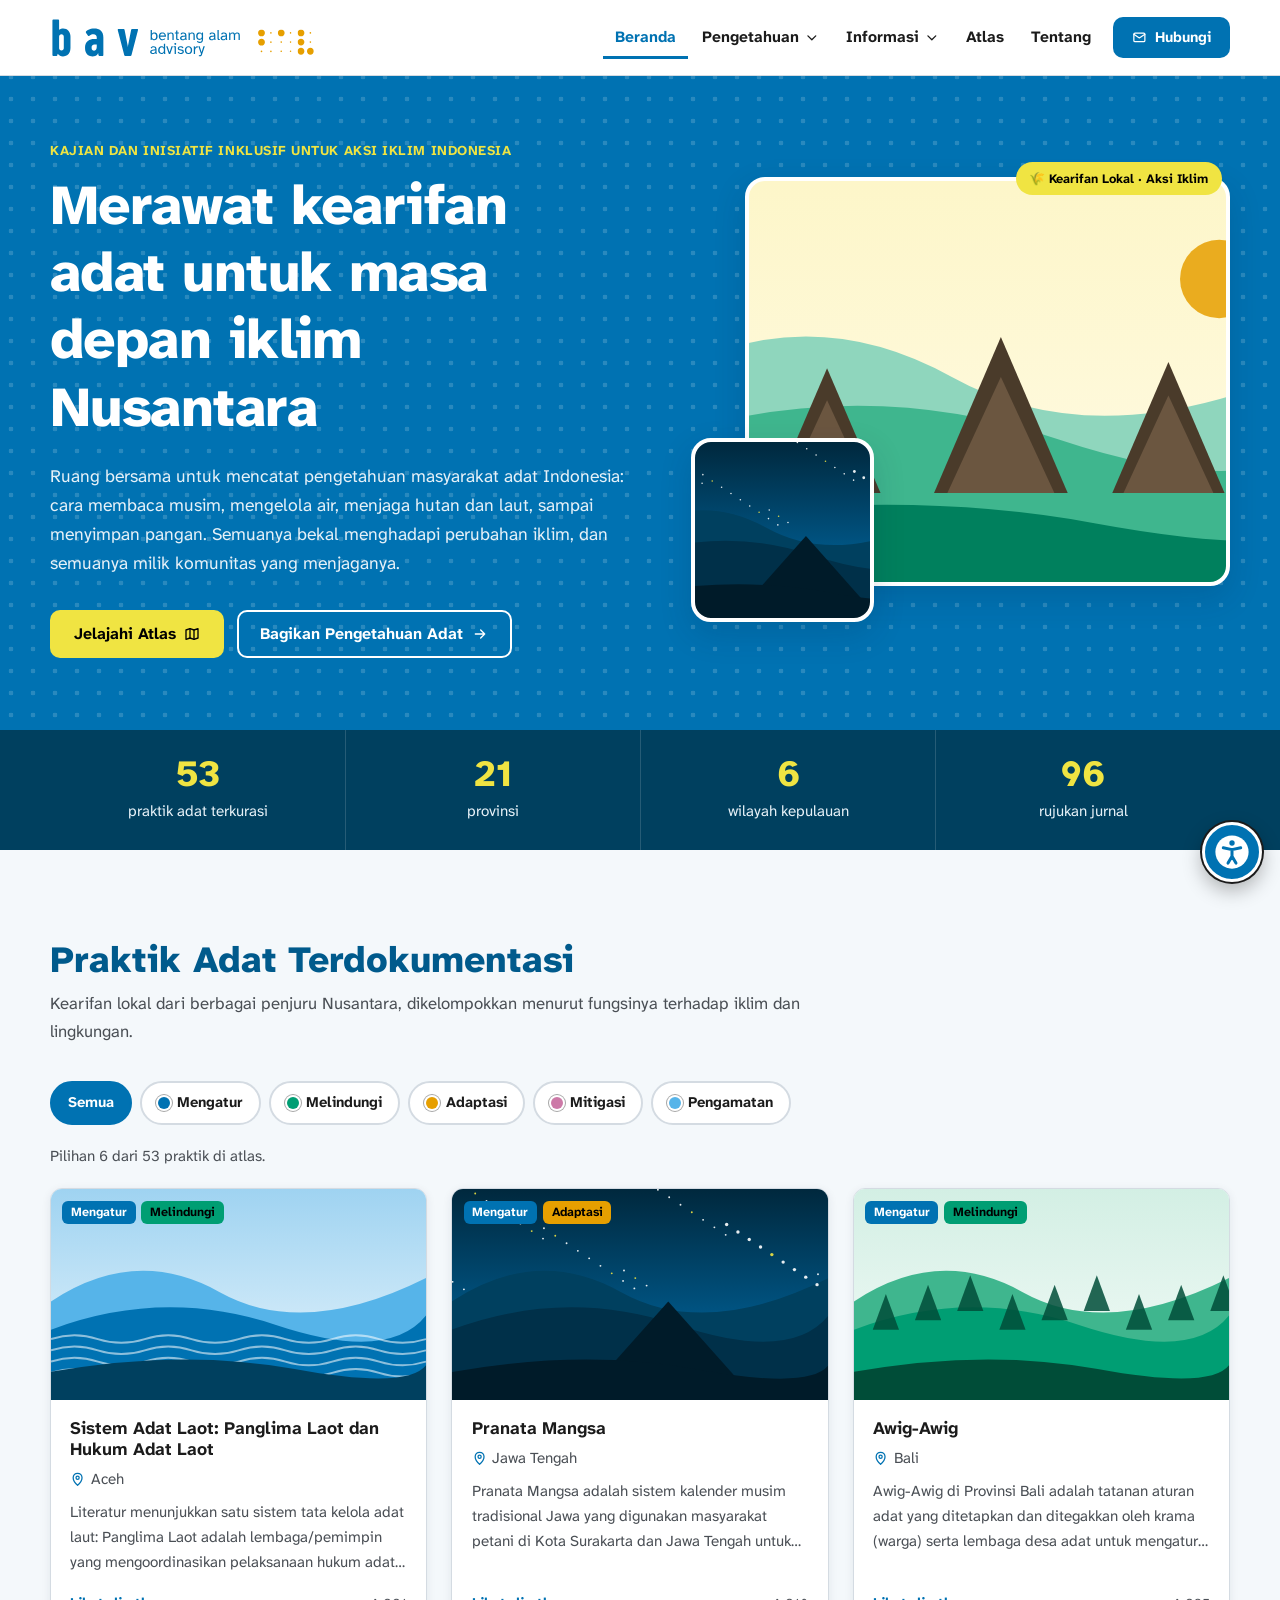
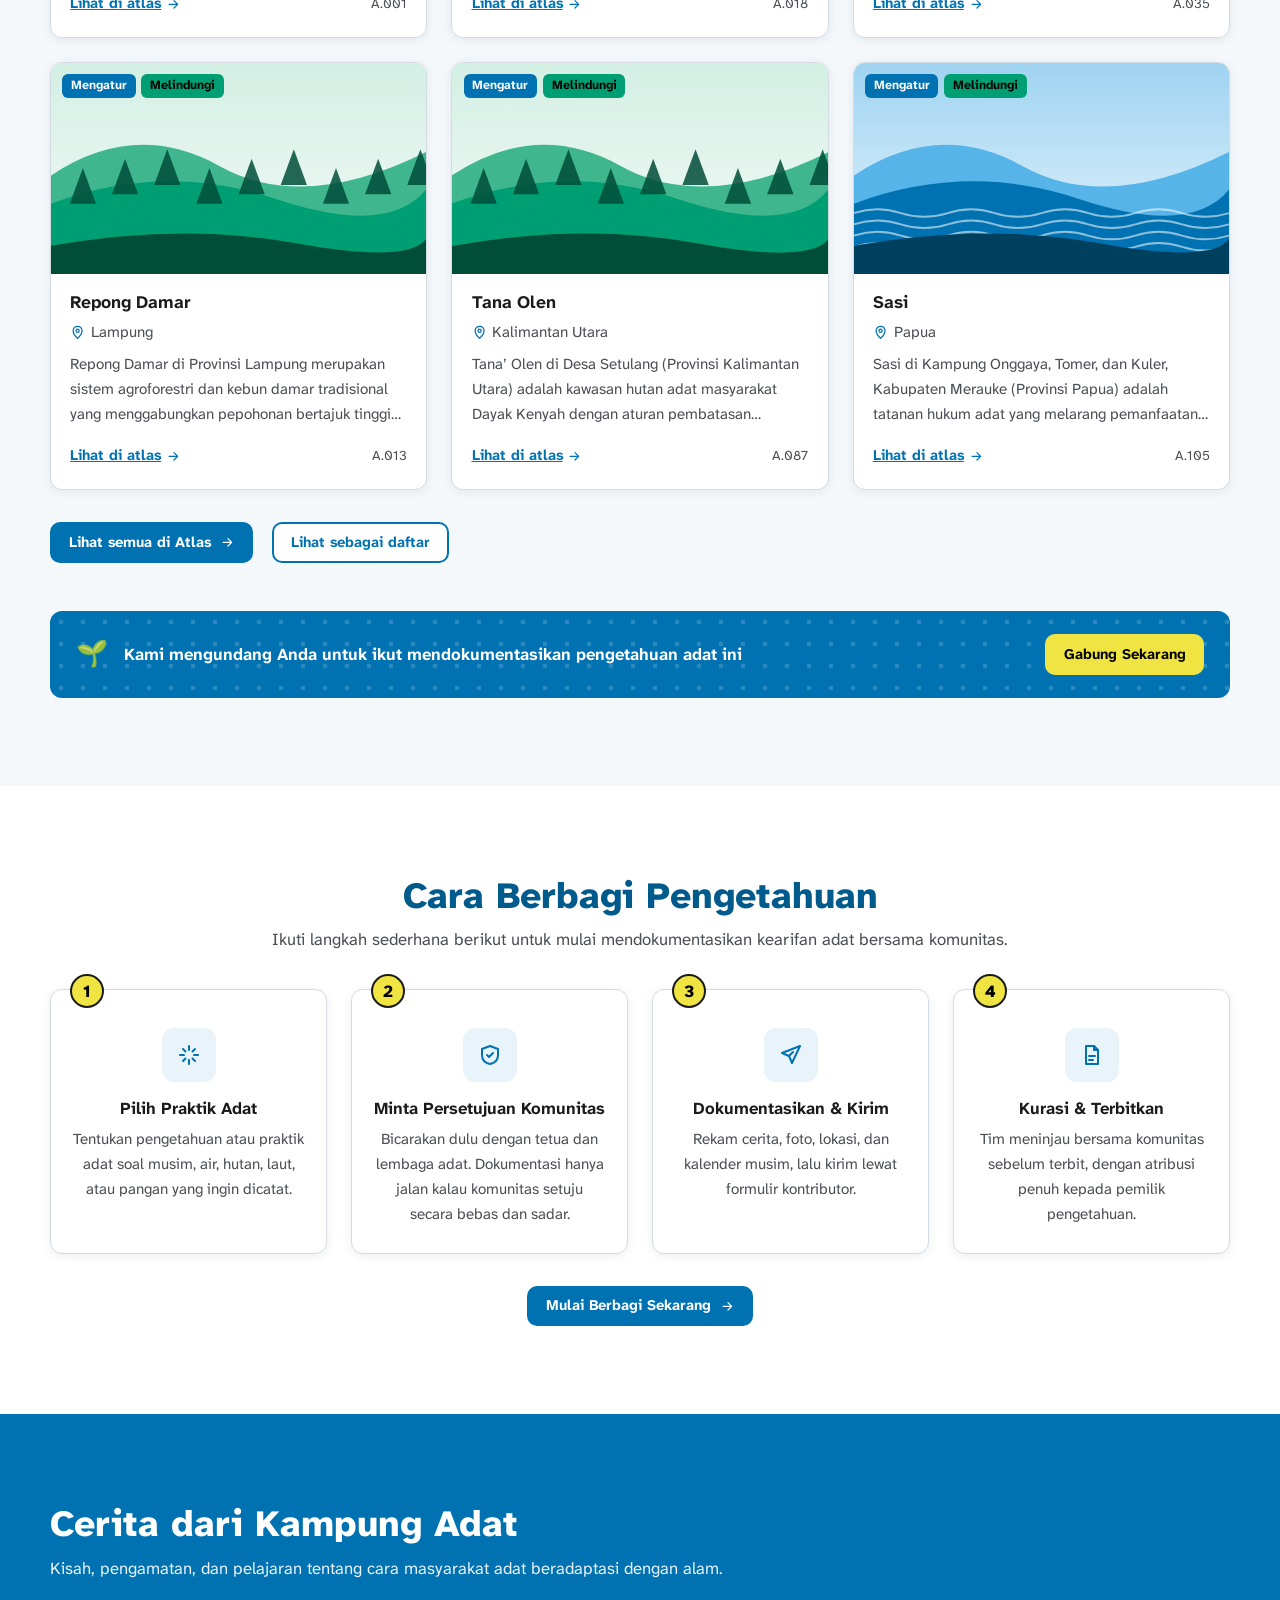
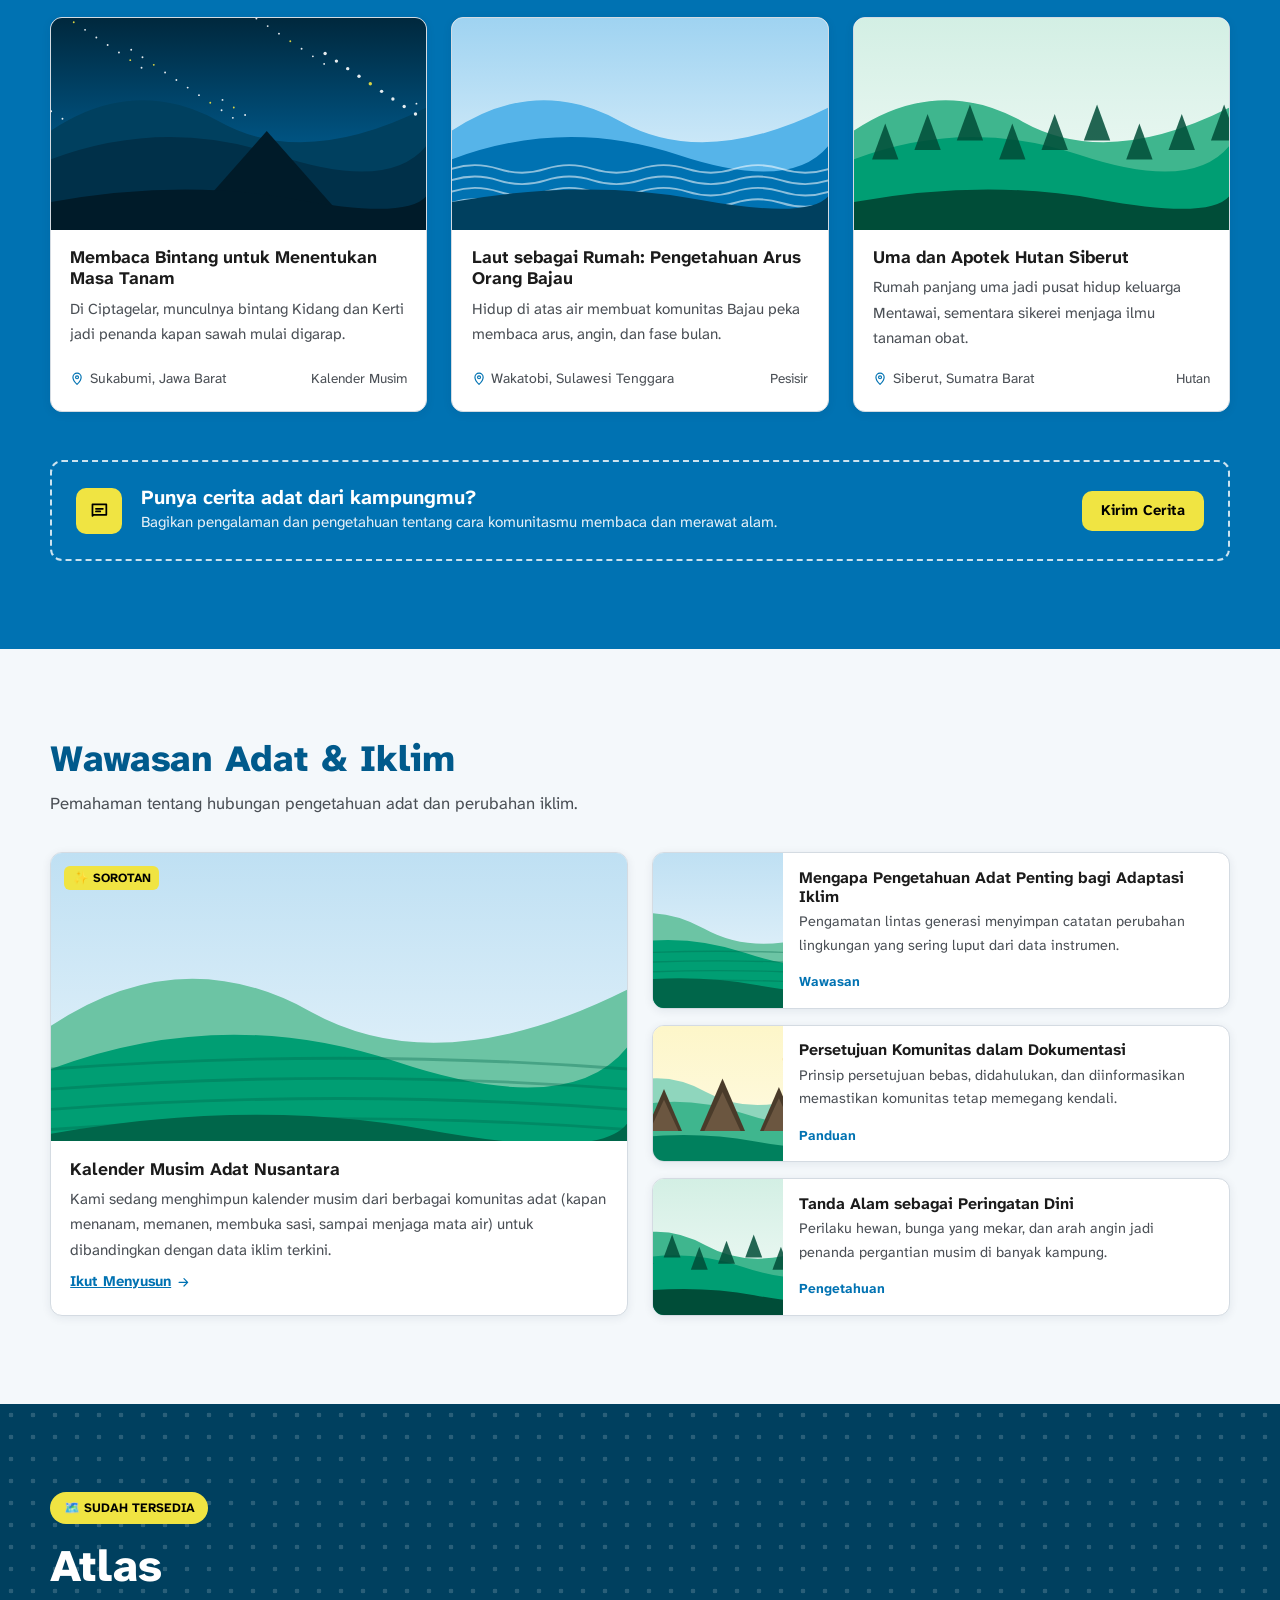
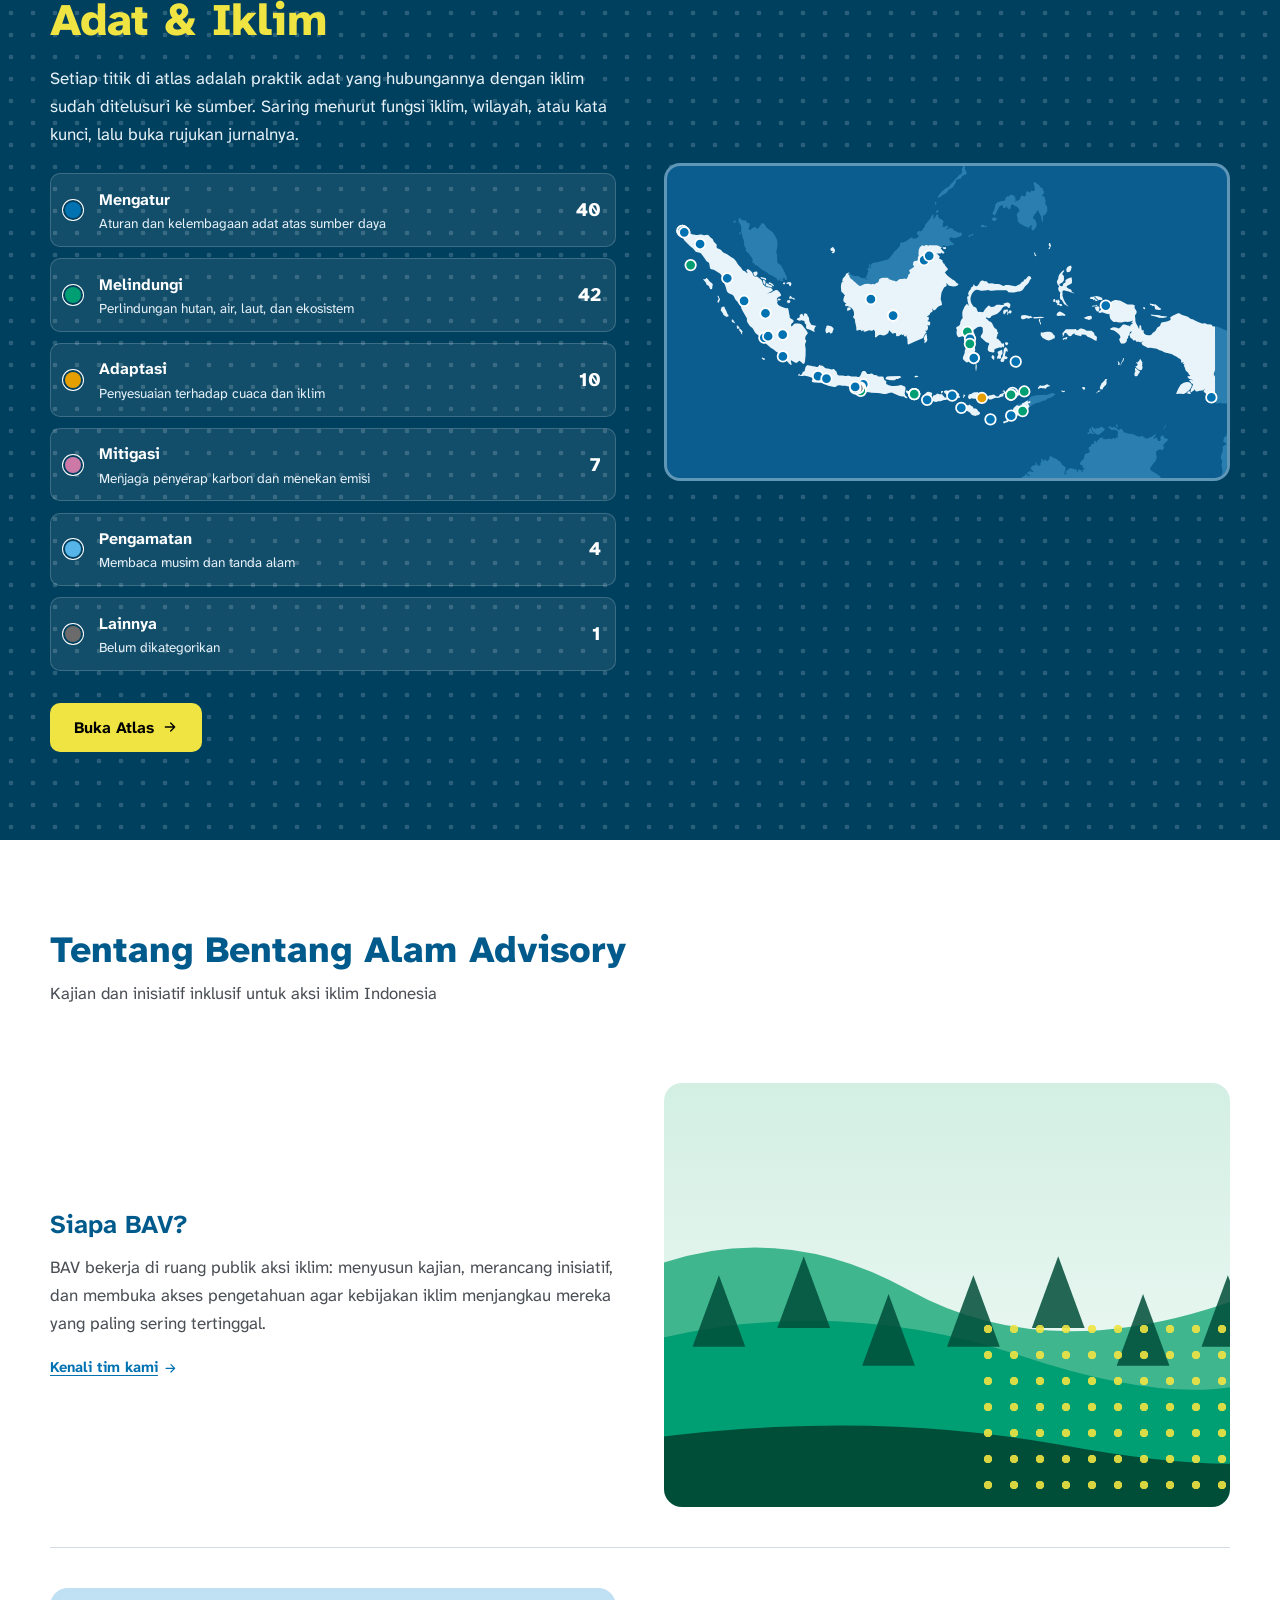
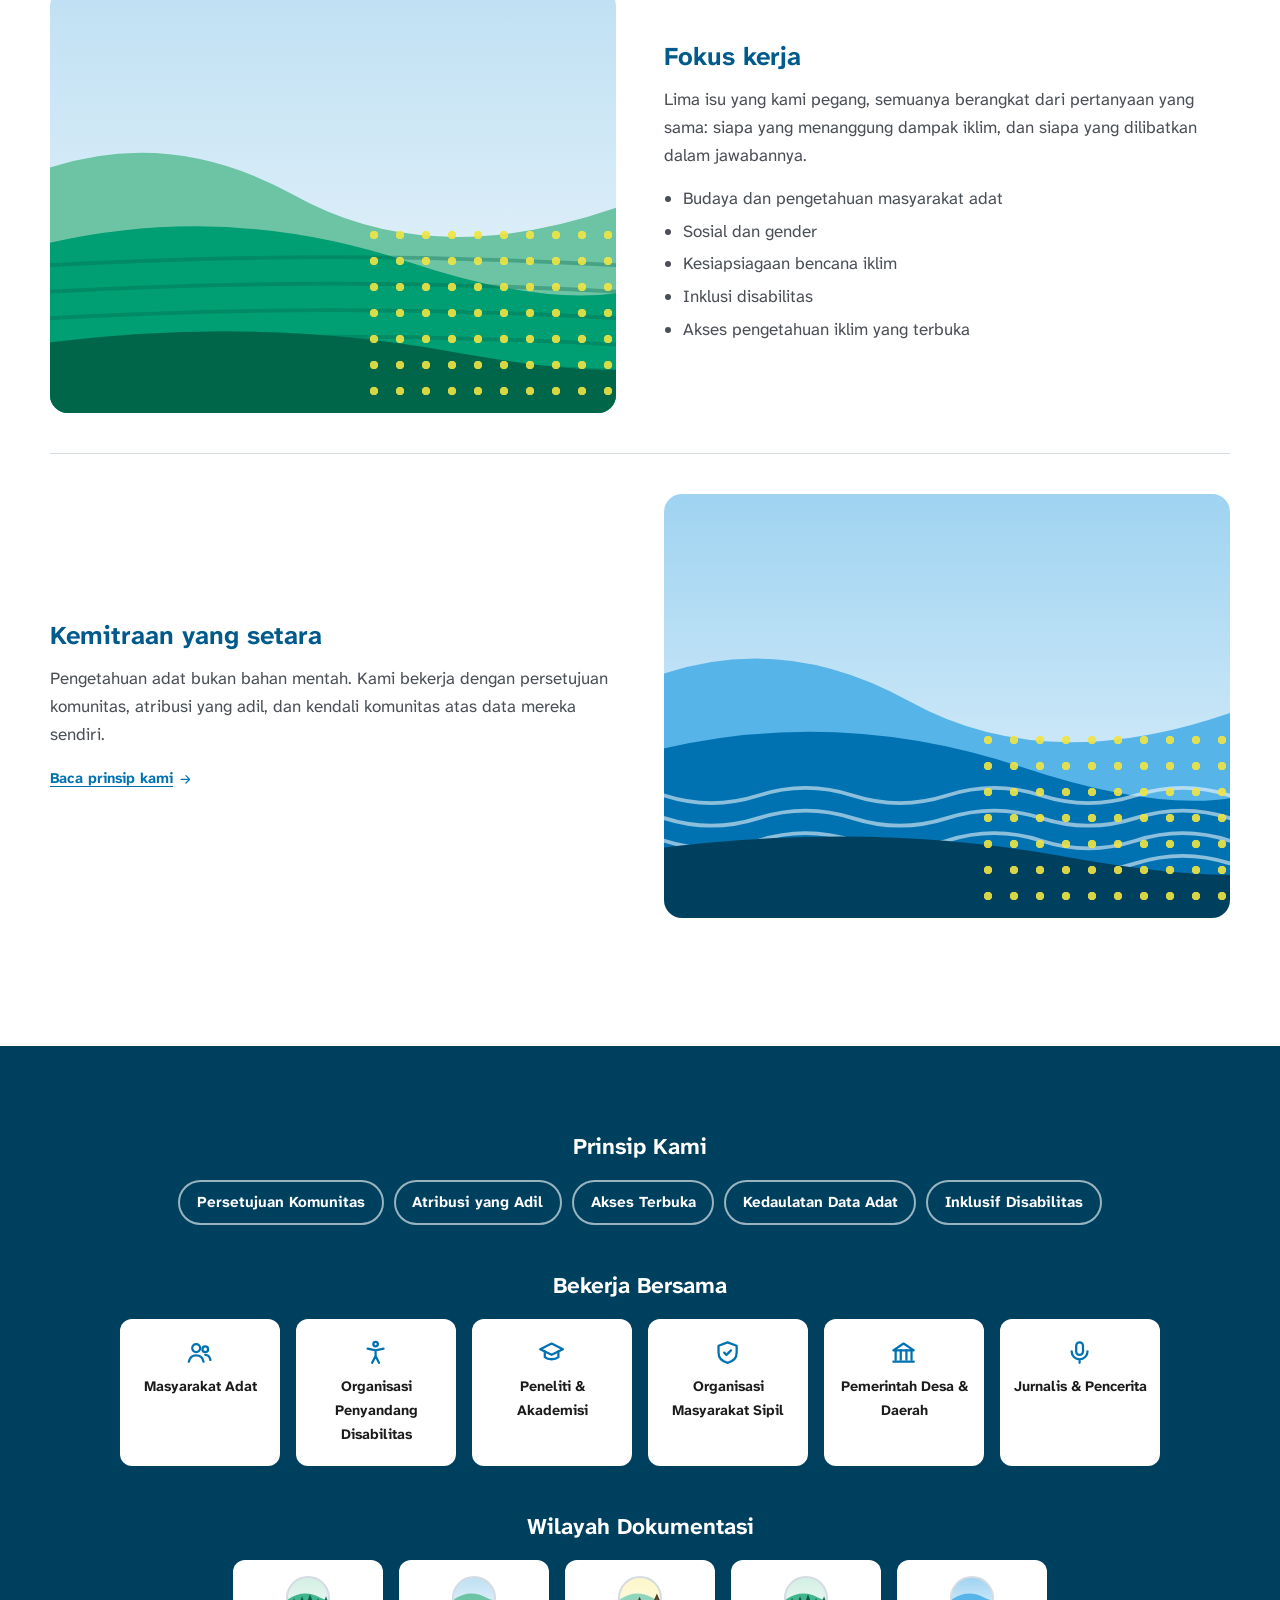
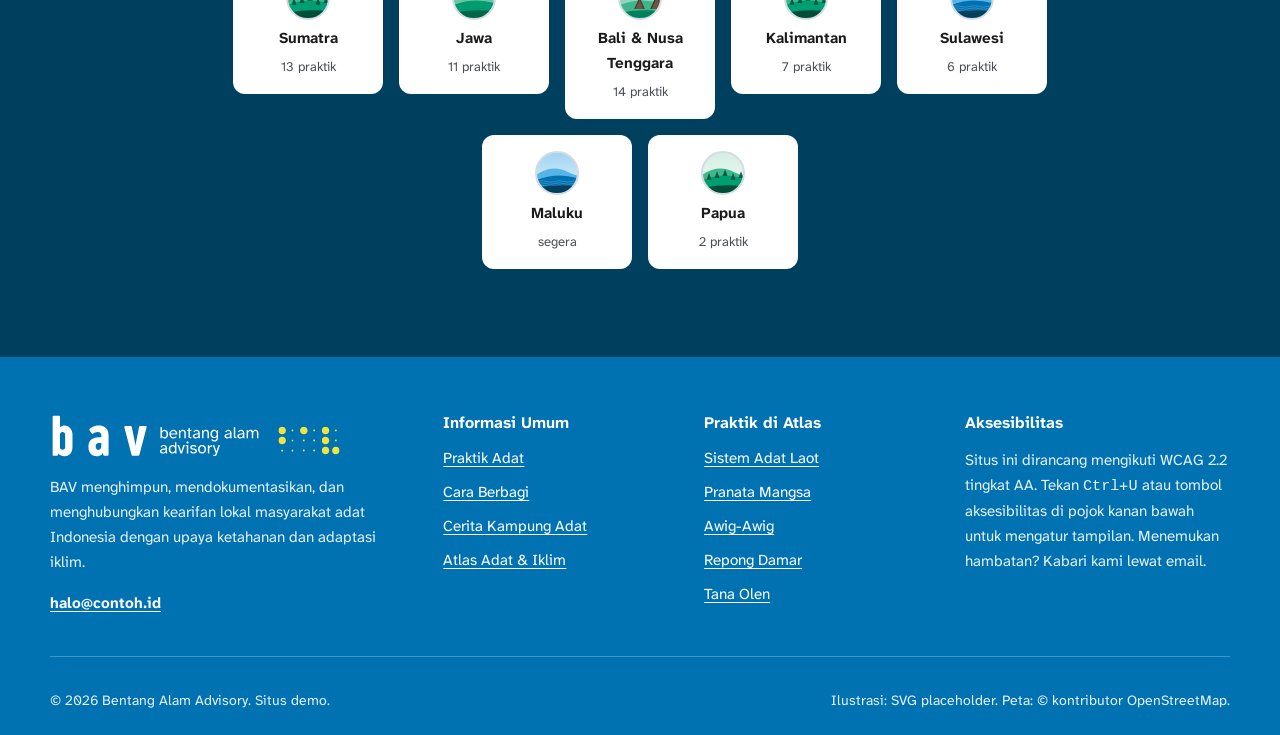
==== commit 65562a1e: "Add files via upload" ====
--- a/index.html
+++ b/index.html
@@ -270,7 +270,7 @@
     </div>
     <div class="container footer__bottom">
       <p>© <span id="year">2026</span> Bentang Alam Advisory. Situs demo.</p>
-      <p>Ilustrasi: SVG placeholder. Peta: © OpenStreetMap, © CARTO.</p>
+      <p>Ilustrasi: SVG placeholder. Peta: © kontributor OpenStreetMap.</p>
     </div>
   </footer>
 
